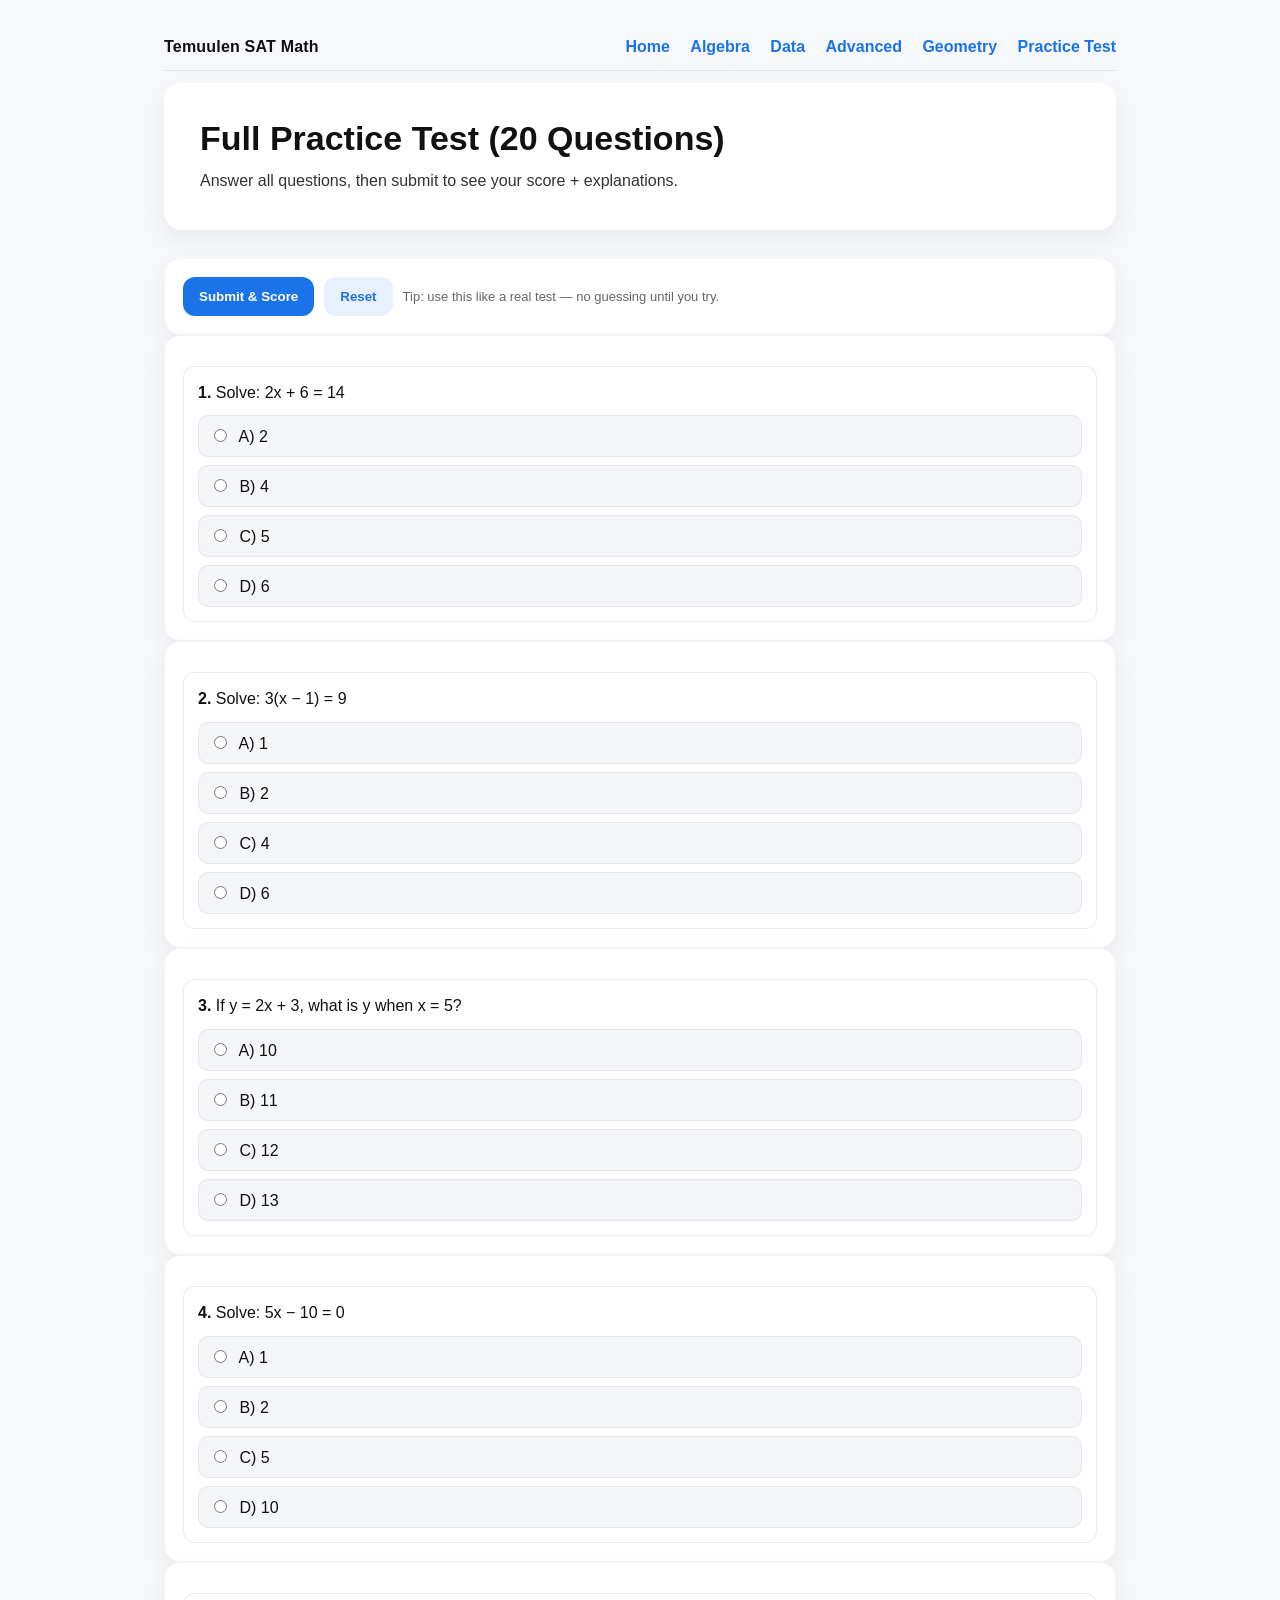
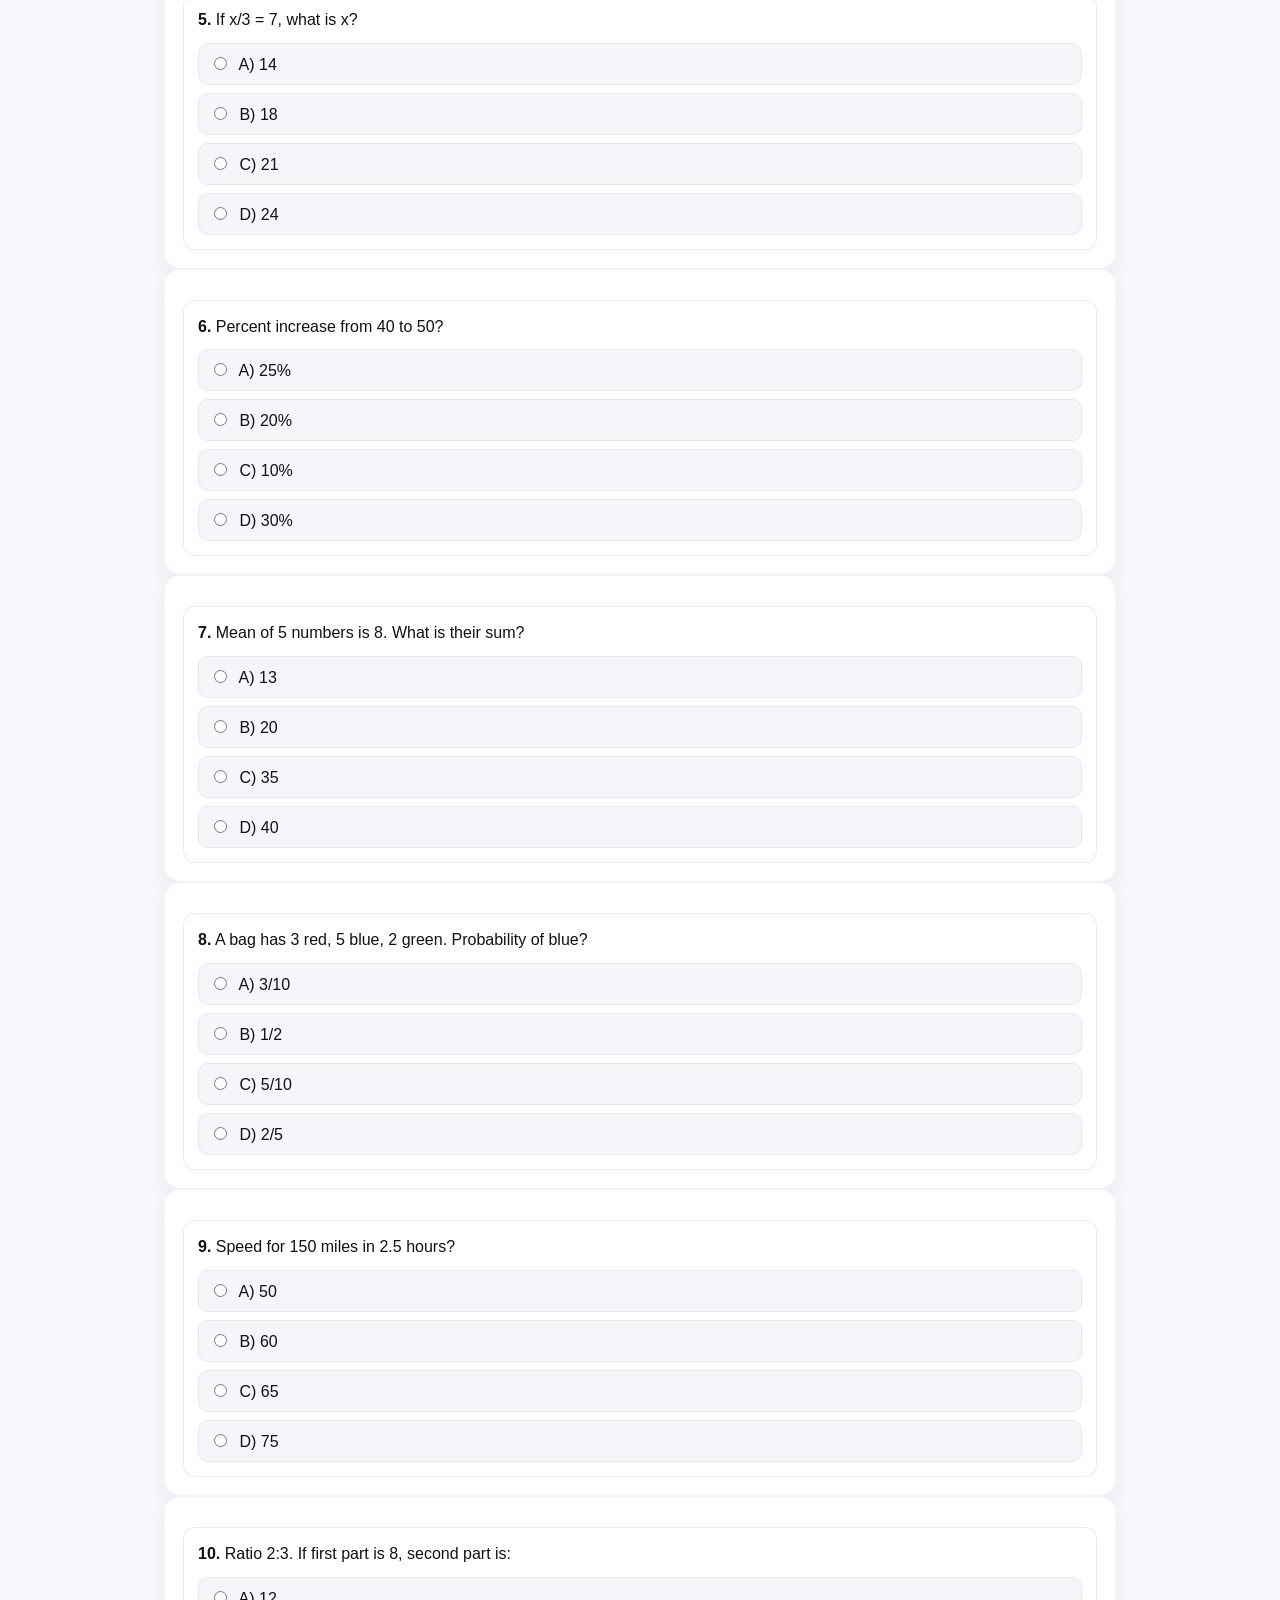
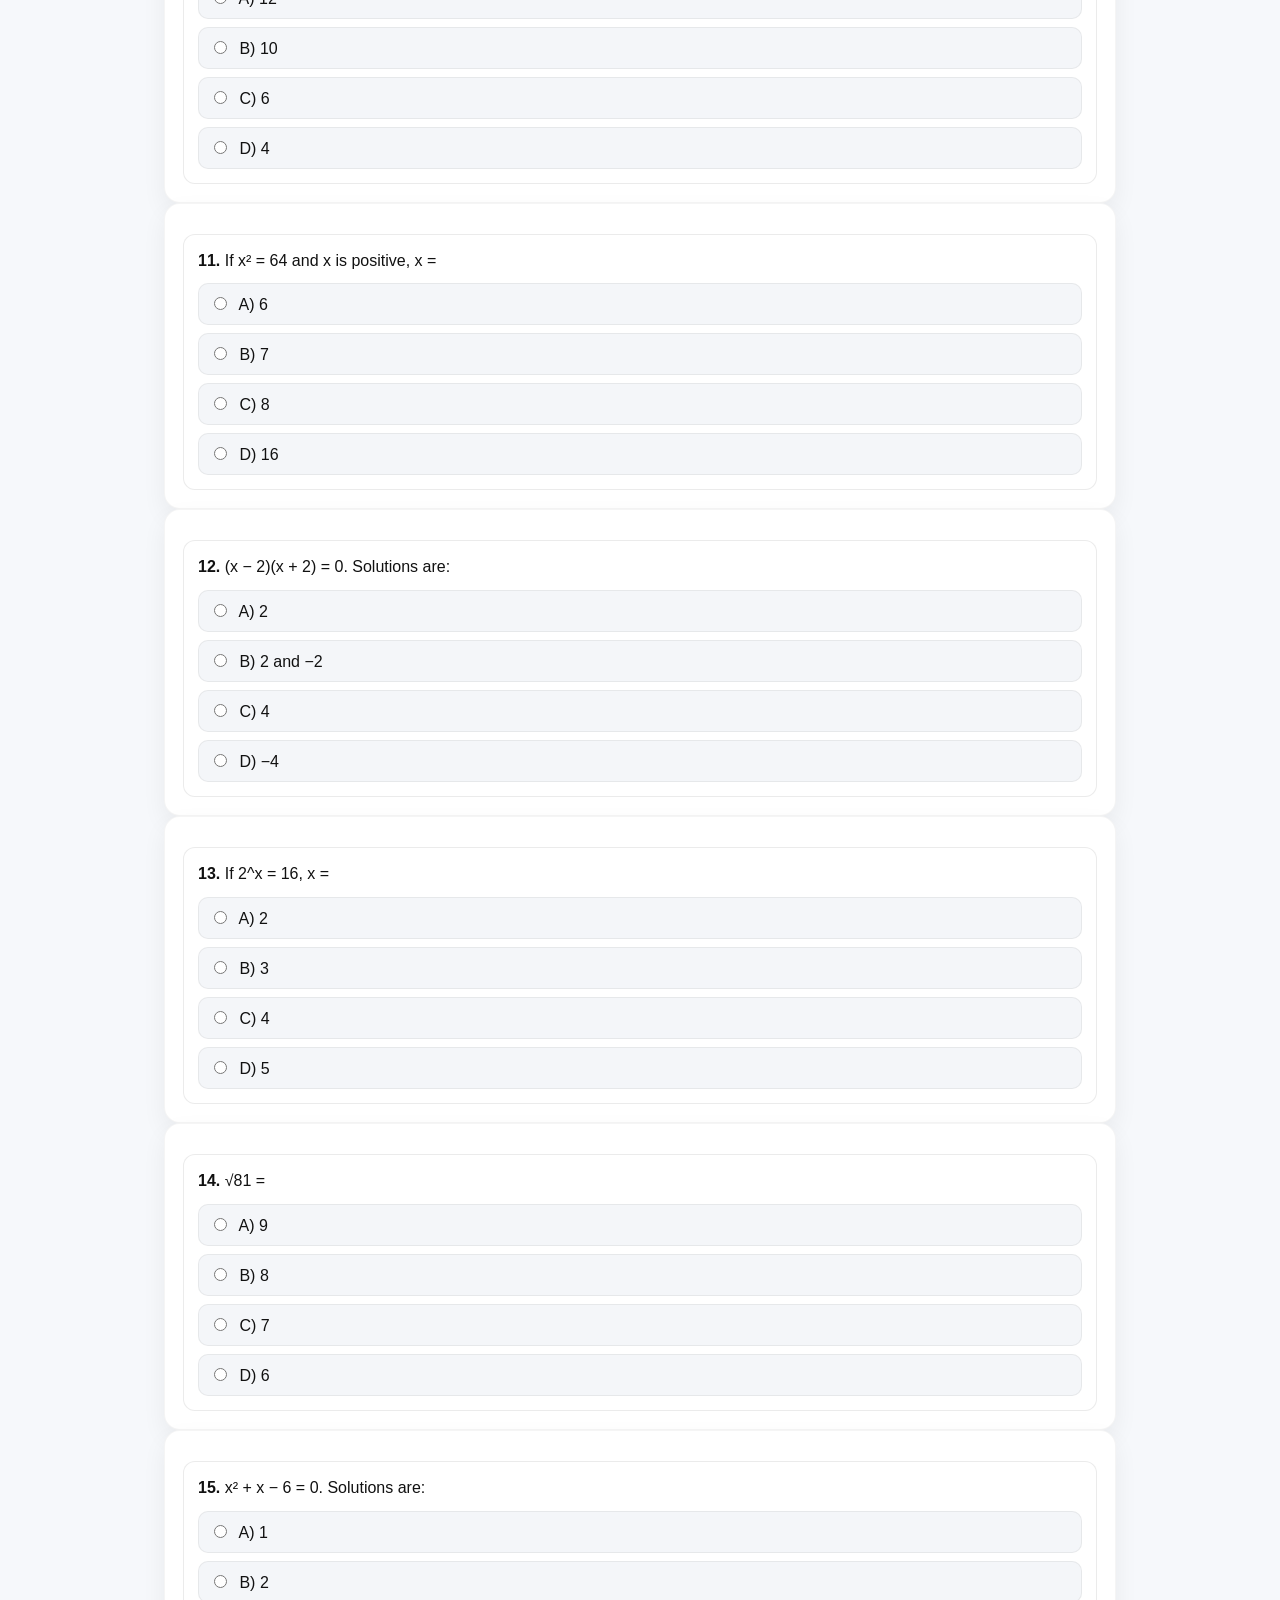
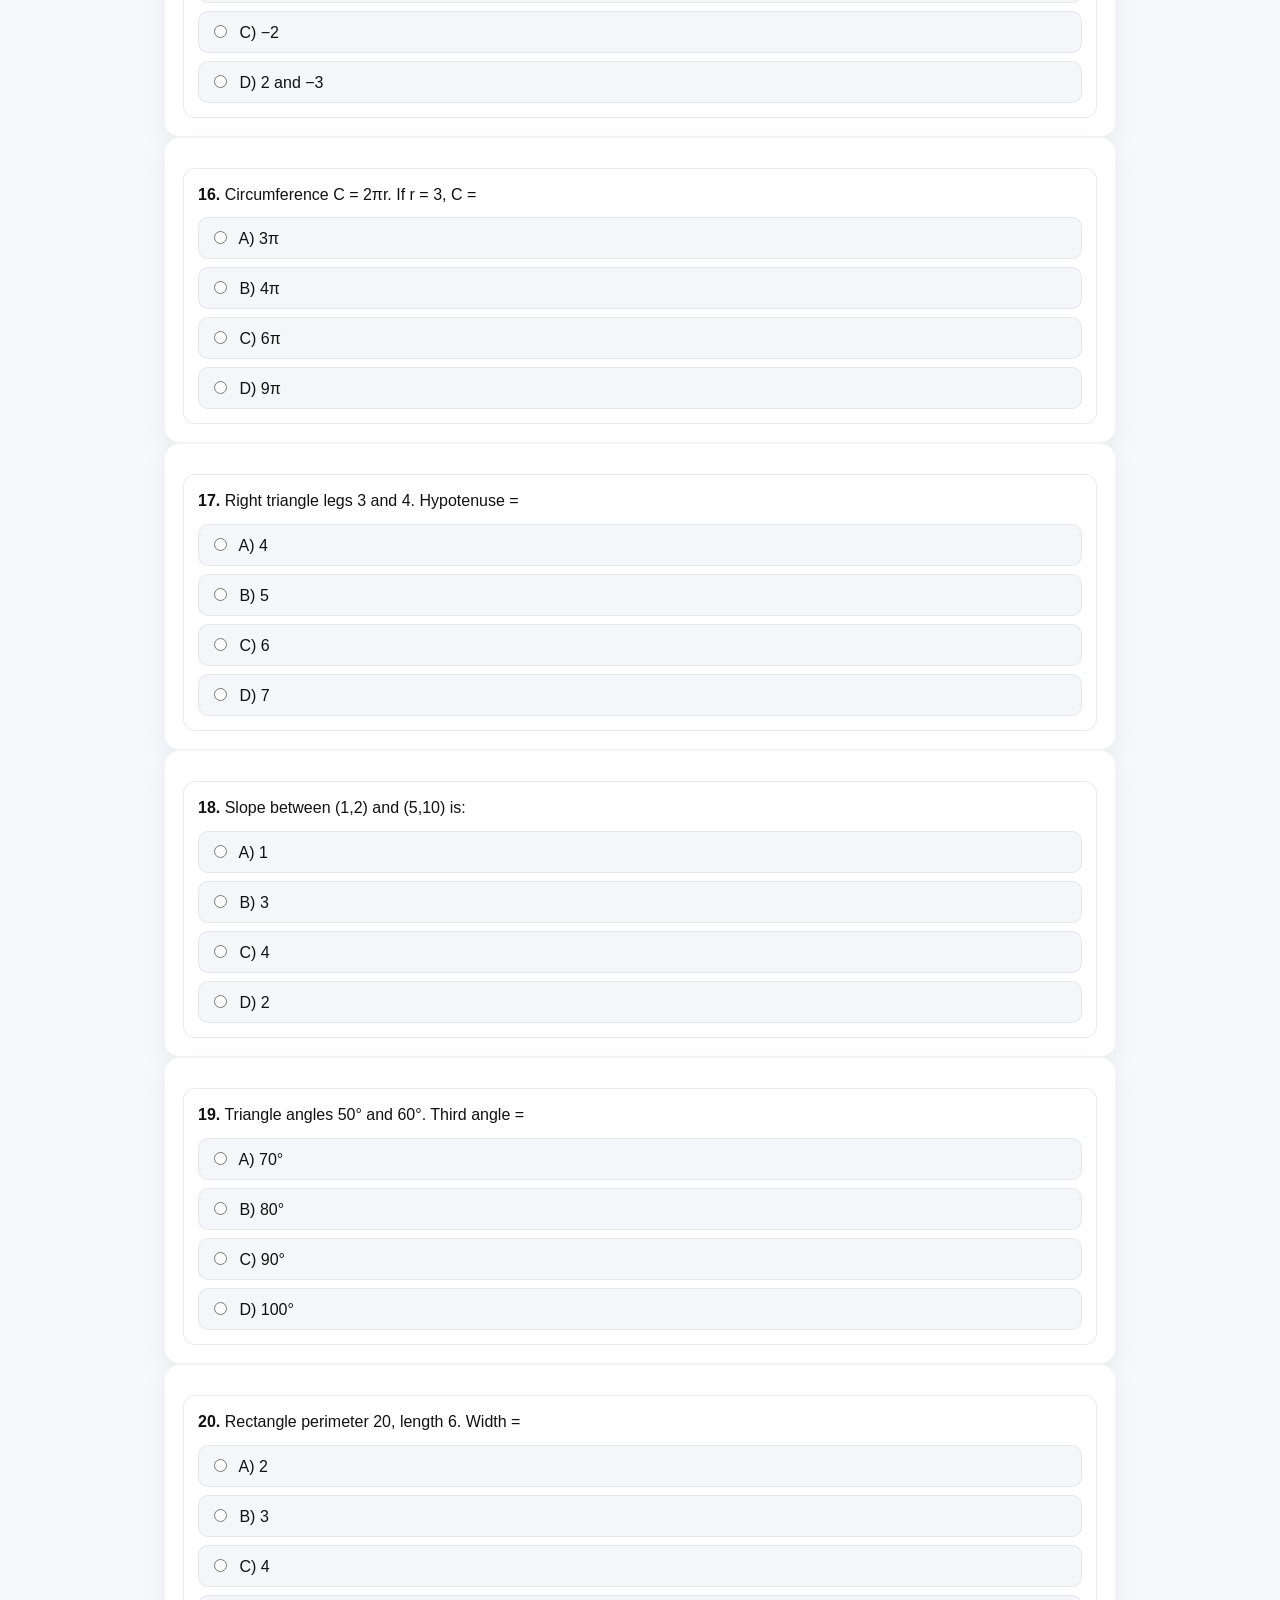
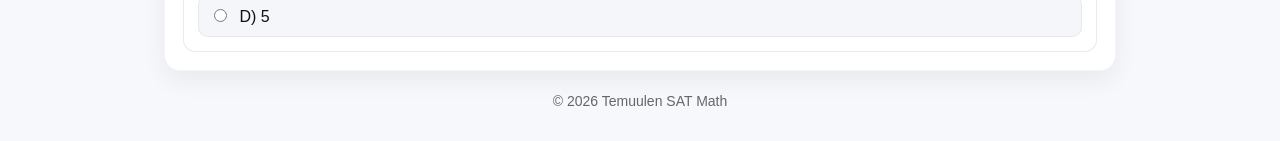
==== practice.html @ 7e7fc14a "Add files via upload" ====
<!DOCTYPE html>
<html lang="en">
<head>
<meta charset="UTF-8" />
<meta name="viewport" content="width=device-width, initial-scale=1.0" />
<title>Full Practice Test • Temuulen SAT Math</title>
<link rel="stylesheet" href="assets/style.css" />
<style>
  /* Quiz-specific styling that matches your theme */
  .controls{display:flex;gap:10px;flex-wrap:wrap;align-items:center;}
  .smallhint{font-size:13px;color:#666;}
  .results{display:none;margin-top:14px;padding:12px;background:#f1f3f4;border-radius:10px;border:1px solid rgba(0,0,0,0.08);}
  .q{margin-top:12px;padding:14px;border-radius:12px;border:1px solid rgba(0,0,0,0.08);background:#fff;}
  .q p{margin:0 0 10px;line-height:1.55;}
  .choice{display:block;padding:10px;margin-top:8px;background:#f4f6f9;border-radius:10px;border:1px solid rgba(0,0,0,0.06);cursor:pointer;}
  .choice:hover{border-color:rgba(26,115,232,0.35);}
  .choice input{margin-right:8px;}
  .correct{background:rgba(0,160,90,0.10)!important;border-color:rgba(0,160,90,0.45)!important;}
  .wrong{background:rgba(220,20,60,0.10)!important;border-color:rgba(220,20,60,0.45)!important;}
  .explain{display:none;margin-top:10px;font-size:14px;background:#fff;padding:12px;border-radius:10px;border:1px solid rgba(0,0,0,0.08);color:#333;line-height:1.55;}
</style>
</head>

<body>
<div class="container">

  <!-- NAV -->
  <div class="nav">
    <div class="brand" onclick="location.href='index.html'">Temuulen SAT Math</div>
    <div class="links">
      <a href="index.html">Home</a>
      <a href="topics/algebra.html">Algebra</a>
      <a href="topics/data.html">Data</a>
      <a href="topics/advanced.html">Advanced</a>
      <a href="topics/geometry.html">Geometry</a>
      <a href="practice.html">Practice Test</a>
    </div>
  </div>

  <!-- HERO -->
  <div class="hero">
    <h1 style="margin:0 0 10px;font-size:34px;line-height:1.15;">Full Practice Test (20 Questions)</h1>
    <p style="margin:0;color:#333;line-height:1.6;">
      Answer all questions, then submit to see your score + explanations.
    </p>
  </div>

  <div class="section" id="quiz">
    <div class="card">
      <div class="controls">
        <button class="btn" onclick="gradeQuiz()">Submit & Score</button>
        <button class="btn secondary" onclick="resetQuiz()">Reset</button>
        <span class="smallhint">Tip: use this like a real test — no guessing until you try.</span>
      </div>

      <div class="results" id="resultsBox">
        <p id="warningText" style="color:#b00020;font-weight:900;margin:0 0 8px;"></p>
        <p id="totalScore" style="font-weight:900;margin:0 0 8px;"></p>
        <p id="breakdown" style="margin:0;"></p>
      </div>
    </div>

    <div id="questions"></div>
  </div>

  <div style="text-align:center;margin:22px 0 8px;color:#666;font-size:14px;">
    © <span id="year"></span> Temuulen SAT Math
  </div>
</div>

<script>
  document.getElementById("year").textContent = new Date().getFullYear();

  // 20 questions (4 topics mixed)
  const questionData = [
    // Algebra (1-5)
    {topic:"algebra", q:"Solve: 2x + 6 = 14", a:"B", choices:["2","4","5","6"], exp:"2x=8 → x=4."},
    {topic:"algebra", q:"Solve: 3(x − 1) = 9", a:"C", choices:["1","2","4","6"], exp:"3x−3=9 → 3x=12 → x=4."},
    {topic:"algebra", q:"If y = 2x + 3, what is y when x = 5?", a:"D", choices:["10","11","12","13"], exp:"y=2(5)+3=13."},
    {topic:"algebra", q:"Solve: 5x − 10 = 0", a:"B", choices:["1","2","5","10"], exp:"5x=10 → x=2."},
    {topic:"algebra", q:"If x/3 = 7, what is x?", a:"C", choices:["14","18","21","24"], exp:"Multiply both sides by 3 → x=21."},

    // Data (6-10)
    {topic:"data", q:"Percent increase from 40 to 50?", a:"A", choices:["25%","20%","10%","30%"], exp:"Increase=10. Percent=10/40=25%."},
    {topic:"data", q:"Mean of 5 numbers is 8. What is their sum?", a:"D", choices:["13","20","35","40"], exp:"Sum=8×5=40."},
    {topic:"data", q:"A bag has 3 red, 5 blue, 2 green. Probability of blue?", a:"B", choices:["3/10","1/2","5/10","2/5"], exp:"Total=10. Blue=5 → 5/10=1/2."},
    {topic:"data", q:"Speed for 150 miles in 2.5 hours?", a:"B", choices:["50","60","65","75"], exp:"150/2.5=60 mph."},
    {topic:"data", q:"Ratio 2:3. If first part is 8, second part is:", a:"A", choices:["12","10","6","4"], exp:"Scale factor=4 → second=3×4=12."},

    // Advanced (11-15)
    {topic:"advanced", q:"If x² = 64 and x is positive, x =", a:"C", choices:["6","7","8","16"], exp:"Positive √64 = 8."},
    {topic:"advanced", q:"(x − 2)(x + 2) = 0. Solutions are:", a:"B", choices:["2","2 and −2","4","−4"], exp:"x−2=0 or x+2=0 → x=2 or −2."},
    {topic:"advanced", q:"If 2^x = 16, x =", a:"C", choices:["2","3","4","5"], exp:"2^4=16 → x=4."},
    {topic:"advanced", q:"√81 =", a:"A", choices:["9","8","7","6"], exp:"√81=9."},
    {topic:"advanced", q:"x² + x − 6 = 0. Solutions are:", a:"D", choices:["1","2","−2","2 and −3"], exp:"(x+3)(x−2)=0 → x=2 or −3."},

    // Geometry (16-20)
    {topic:"geo", q:"Circumference C = 2πr. If r = 3, C =", a:"C", choices:["3π","4π","6π","9π"], exp:"C=2π(3)=6π."},
    {topic:"geo", q:"Right triangle legs 3 and 4. Hypotenuse =", a:"B", choices:["4","5","6","7"], exp:"√(3²+4²)=√25=5."},
    {topic:"geo", q:"Slope between (1,2) and (5,10) is:", a:"D", choices:["1","3","4","2"], exp:"(10−2)/(5−1)=8/4=2."},
    {topic:"geo", q:"Triangle angles 50° and 60°. Third angle =", a:"A", choices:["70°","80°","90°","100°"], exp:"180−(50+60)=70."},
    {topic:"geo", q:"Rectangle perimeter 20, length 6. Width =", a:"C", choices:["2","3","4","5"], exp:"2(6+W)=20 → 6+W=10 → W=4."}
  ];

  const topics = {
    algebra: {label:"Algebra"},
    data: {label:"Data"},
    advanced: {label:"Advanced"},
    geo: {label:"Geometry"}
  };

  // Build the quiz
  const questionsDiv = document.getElementById("questions");
  questionData.forEach((item, idx) => {
    const qNum = idx + 1;
    const card = document.createElement("div");
    card.className = "card";
    card.innerHTML = `
      <div class="q" data-topic="${item.topic}" data-answer="${item.a}">
        <p><strong>${qNum}.</strong> ${item.q}</p>
        ${item.choices.map((text, i) => {
          const letter = String.fromCharCode(65 + i);
          return `
            <label class="choice">
              <input type="radio" name="q${qNum}" value="${letter}"> ${letter}) ${text}
            </label>
          `;
        }).join("")}
        <div class="explain">Explanation: ${item.exp}</div>
      </div>
    `;
    questionsDiv.appendChild(card);
  });

  function gradeQuiz(){
    const questions = document.querySelectorAll(".q");
    const results = document.getElementById("resultsBox");
    const warning = document.getElementById("warningText");
    const totalScore = document.getElementById("totalScore");
    const breakdown = document.getElementById("breakdown");

    // clear previous marks
    warning.textContent = "";
    document.querySelectorAll(".choice").forEach(c => c.classList.remove("correct","wrong"));
    document.querySelectorAll(".explain").forEach(e => e.style.display = "none");

    // unanswered check
    const missing = [];
    questions.forEach((q, i) => {
      if(!q.querySelector("input:checked")) missing.push(i+1);
    });

    if(missing.length){
      results.style.display = "block";
      warning.textContent = "Please answer all questions. Missing: " + missing.join(", ");
      totalScore.textContent = "";
      breakdown.textContent = "";
      return;
    }

    // scoring + topic breakdown
    let score = 0;
    const t = {
      algebra:{correct:0,total:0},
      data:{correct:0,total:0},
      advanced:{correct:0,total:0},
      geo:{correct:0,total:0}
    };

    questions.forEach((q) => {
      const correct = q.dataset.answer;
      const topic = q.dataset.topic;
      t[topic].total++;

      const selected = q.querySelector("input:checked").value;

      q.querySelectorAll(".choice").forEach(label => {
        const val = label.querySelector("input").value;
        if(val === correct) label.classList.add("correct");
        if(val === selected && val !== correct) label.classList.add("wrong");
      });

      if(selected === correct){
        score++;
        t[topic].correct++;
      }

      q.querySelector(".explain").style.display = "block";
    });

    results.style.display = "block";
    totalScore.textContent = `Total Score: ${score} / ${questions.length}`;
    breakdown.textContent =
      `By Topic: ${topics.algebra.label} ${t.algebra.correct}/${t.algebra.total} • ` +
      `${topics.data.label} ${t.data.correct}/${t.data.total} • ` +
      `${topics.advanced.label} ${t.advanced.correct}/${t.advanced.total} • ` +
      `${topics.geo.label} ${t.geo.correct}/${t.geo.total}`;
    results.scrollIntoView({behavior:"smooth", block:"center"});
  }

  function resetQuiz(){
    document.querySelectorAll("input[type=radio]").forEach(r => r.checked = false);
    document.querySelectorAll(".choice").forEach(c => c.classList.remove("correct","wrong"));
    document.querySelectorAll(".explain").forEach(e => e.style.display = "none");
    document.getElementById("resultsBox").style.display = "none";
  }
</script>
</body>
</html>
---- assets/style.css ----
:root{
  --bg:#f6f8fb;
  --card:#ffffff;
  --text:#111;
  --muted:#444;
  --line:rgba(0,0,0,0.08);

  --brand:#1a73e8;
  --brandSoft:#e8f0fe;

  --radius:16px;
  --shadow:0 10px 25px rgba(0,0,0,0.06);
}

*{box-sizing:border-box;}

body{
  margin:0;
  font-family: Arial, sans-serif;
  background:var(--bg);
  color:var(--text);
  scroll-behavior:smooth;
}

.container{max-width:1000px;margin:0 auto;padding:24px;}

.nav{
  display:flex;
  justify-content:space-between;
  align-items:center;
  padding:14px 0;
  position:sticky;
  top:0;
  background:rgba(246,248,251,0.92);
  backdrop-filter: blur(8px);
  border-bottom:1px solid var(--line);
  z-index:10;
}

.brand{font-weight:900;letter-spacing:0.2px;cursor:pointer;}
.links a{
  margin-left:16px;
  text-decoration:none;
  font-weight:800;
  color:var(--brand);
}
.links a:hover{ text-decoration: underline; }

.hero{
  background:var(--card);
  border-radius:18px;
  padding:36px;
  box-shadow: var(--shadow);
  margin-top:12px;
}

.btn{
  display:inline-block;
  background:var(--brand);
  color:#fff;
  padding:12px 16px;
  border-radius:12px;
  text-decoration:none;
  font-weight:900;
  border:0;
  cursor:pointer;
}
.btn.secondary{
  background:var(--brandSoft);
  color:var(--brand);
}
.btn:active{ transform: translateY(1px); }

.section{ margin-top:28px; }
.grid{ display:grid; grid-template-columns: repeat(2, 1fr); gap:14px; }

.card{
  background:var(--card);
  padding:18px;
  border-radius:var(--radius);
  box-shadow: var(--shadow);
  border:1px solid rgba(0,0,0,0.04);
}

.lesson{
  border:1px solid var(--line);
  border-radius:var(--radius);
  padding:16px;
  margin-top:12px;
  background:var(--card);
}

.small{ font-size:13px; color:#666; }
a{ color:var(--brand); }

@media (max-width:900px){
  .grid{ grid-template-columns:1fr; }
}
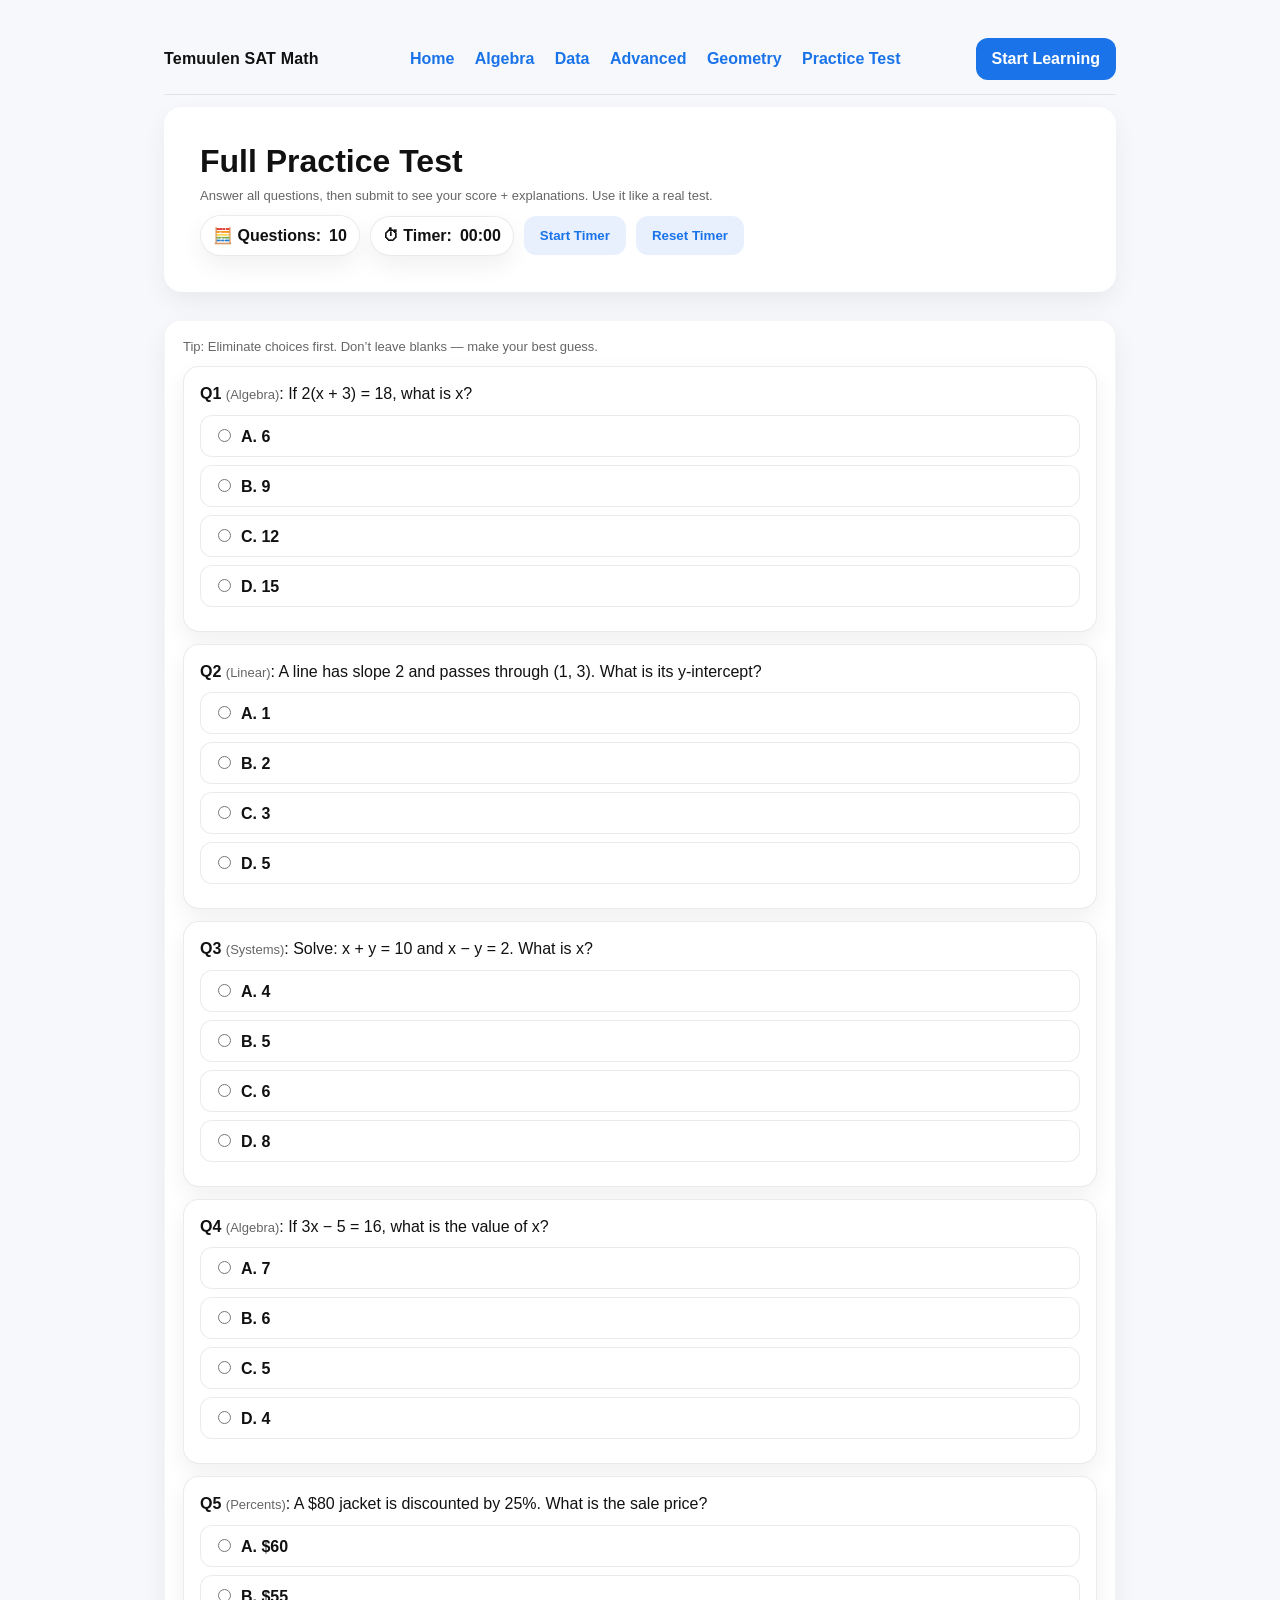
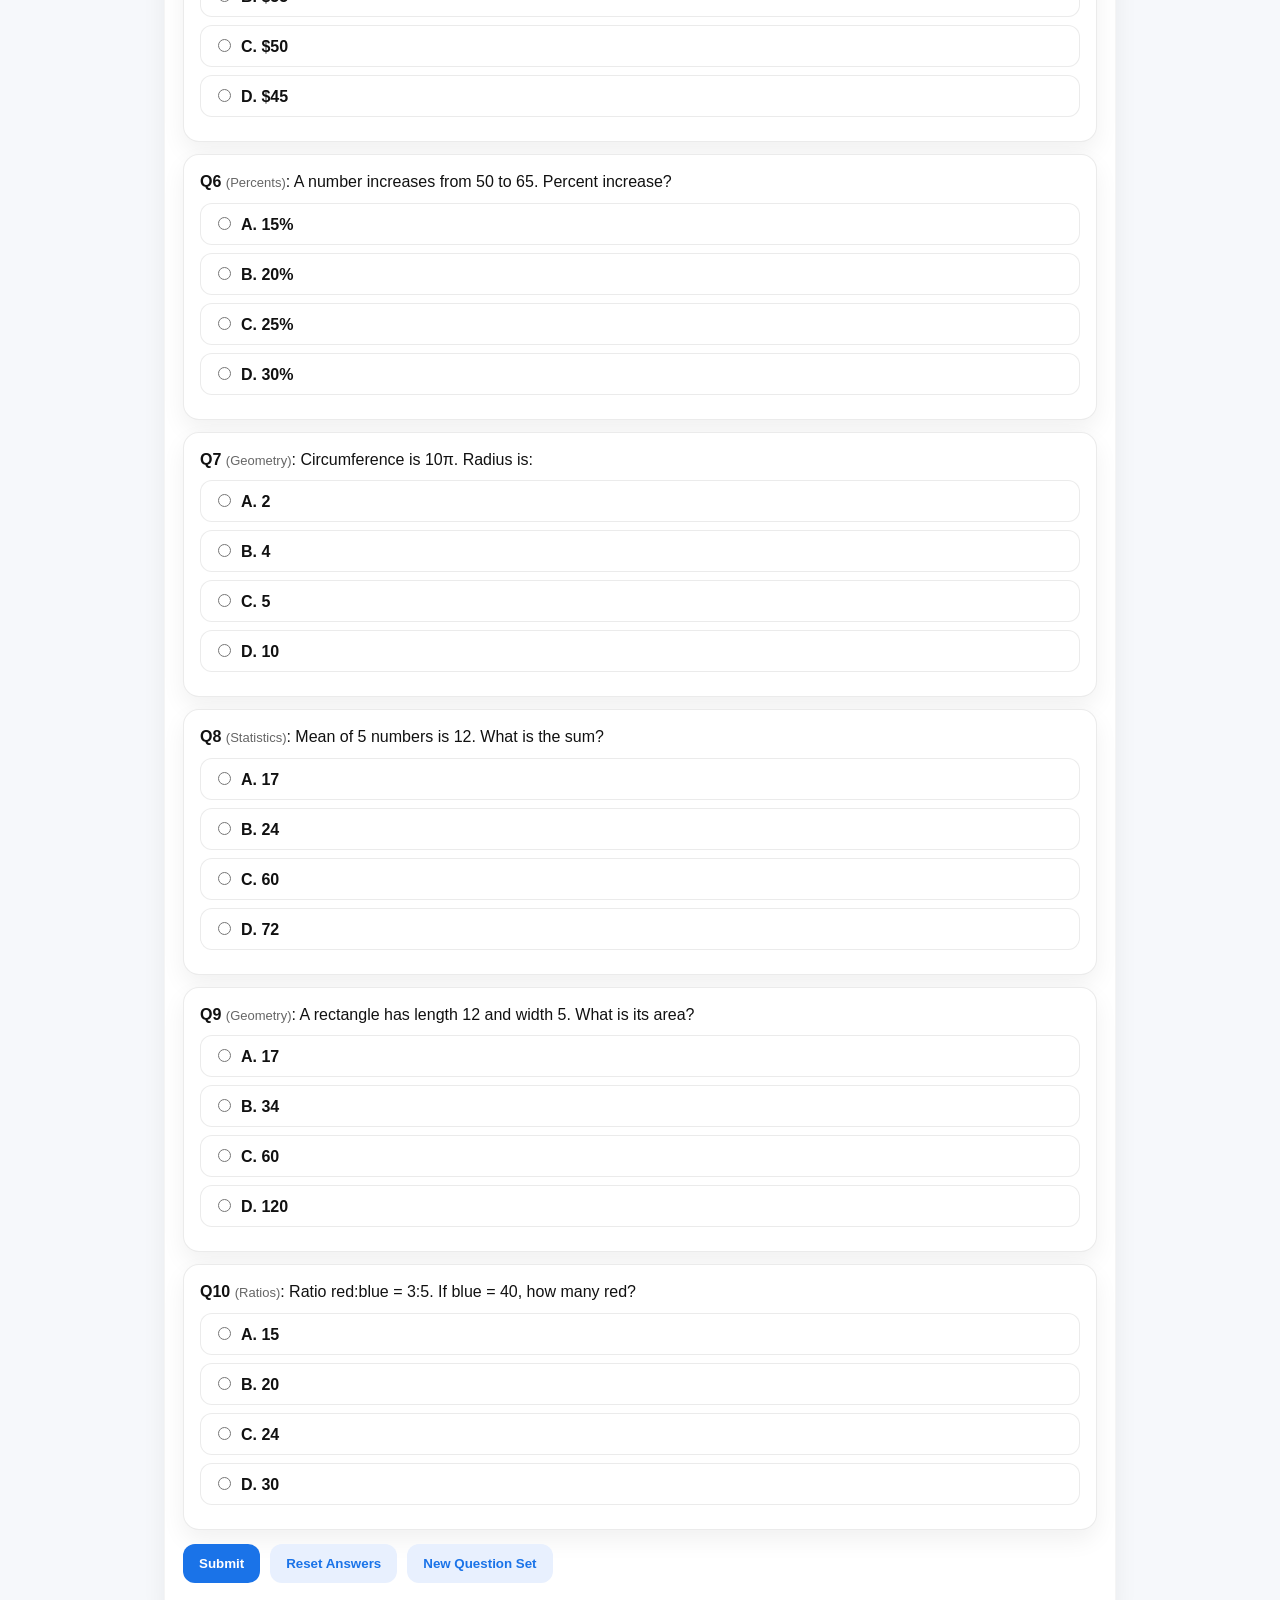
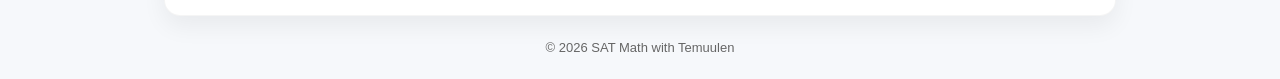
==== commit 04dab158: "Update practice.html" ====
--- a/practice.html
+++ b/practice.html
@@ -1,209 +1,383 @@
 <!DOCTYPE html>
 <html lang="en">
 <head>
-<meta charset="UTF-8" />
-<meta name="viewport" content="width=device-width, initial-scale=1.0" />
-<title>Full Practice Test • Temuulen SAT Math</title>
-<link rel="stylesheet" href="assets/style.css" />
-<style>
-  /* Quiz-specific styling that matches your theme */
-  .controls{display:flex;gap:10px;flex-wrap:wrap;align-items:center;}
-  .smallhint{font-size:13px;color:#666;}
-  .results{display:none;margin-top:14px;padding:12px;background:#f1f3f4;border-radius:10px;border:1px solid rgba(0,0,0,0.08);}
-  .q{margin-top:12px;padding:14px;border-radius:12px;border:1px solid rgba(0,0,0,0.08);background:#fff;}
-  .q p{margin:0 0 10px;line-height:1.55;}
-  .choice{display:block;padding:10px;margin-top:8px;background:#f4f6f9;border-radius:10px;border:1px solid rgba(0,0,0,0.06);cursor:pointer;}
-  .choice:hover{border-color:rgba(26,115,232,0.35);}
-  .choice input{margin-right:8px;}
-  .correct{background:rgba(0,160,90,0.10)!important;border-color:rgba(0,160,90,0.45)!important;}
-  .wrong{background:rgba(220,20,60,0.10)!important;border-color:rgba(220,20,60,0.45)!important;}
-  .explain{display:none;margin-top:10px;font-size:14px;background:#fff;padding:12px;border-radius:10px;border:1px solid rgba(0,0,0,0.08);color:#333;line-height:1.55;}
-</style>
+  <meta charset="UTF-8" />
+  <meta name="viewport" content="width=device-width, initial-scale=1.0" />
+  <title>Practice Test • Temuulen SAT Math</title>
+
+  <!-- Match your website design -->
+  <link rel="stylesheet" href="./assets/style.css" />
+
+  <!-- Small page-specific styles (uses your CSS variables/colors) -->
+  <style>
+    .metaRow{
+      display:flex;
+      gap:10px;
+      flex-wrap:wrap;
+      align-items:center;
+      margin-top:12px;
+    }
+    .pill{
+      display:inline-flex;
+      align-items:center;
+      gap:8px;
+      border:1px solid var(--line);
+      background: var(--card);
+      border-radius: 999px;
+      padding: 10px 12px;
+      box-shadow: var(--shadow);
+      font-weight: 800;
+      color: var(--text);
+    }
+    .q{
+      margin-top:12px;
+      border:1px solid var(--line);
+      border-radius: var(--radius);
+      padding: 16px;
+      background: var(--card);
+      box-shadow: var(--shadow);
+    }
+    .qTitle{
+      margin:0 0 10px;
+      font-size:16px;
+      line-height:1.35;
+    }
+    .choices label{
+      display:block;
+      padding:10px 12px;
+      border:1px solid var(--line);
+      border-radius: 12px;
+      margin: 8px 0;
+      cursor:pointer;
+      background: #fff;
+      font-weight: 700;
+    }
+    .choices label:hover{ background: var(--brandSoft); }
+    .choices input{ margin-right: 10px; }
+    .good{ border-color: rgba(46, 204, 113, 0.35); background: #f2fbf5; }
+    .bad{ border-color: rgba(231, 76, 60, 0.35); background: #fff3f2; }
+    .explain{
+      margin-top: 10px;
+      padding-top: 10px;
+      border-top: 1px dashed var(--line);
+      font-size: 14px;
+      color: var(--text);
+    }
+    .actionsRow{
+      display:flex;
+      gap:10px;
+      flex-wrap:wrap;
+      margin-top: 14px;
+    }
+    .resultLine{
+      margin-top: 14px;
+      font-weight: 900;
+      font-size: 18px;
+    }
+    .footerNote{
+      margin-top: 24px;
+      text-align:center;
+      color: #666;
+      font-size: 13px;
+    }
+  </style>
 </head>
 
 <body>
-<div class="container">
-
-  <!-- NAV -->
-  <div class="nav">
-    <div class="brand" onclick="location.href='index.html'">Temuulen SAT Math</div>
-    <div class="links">
-      <a href="index.html">Home</a>
-      <a href="topics/algebra.html">Algebra</a>
-      <a href="topics/data.html">Data</a>
-      <a href="topics/advanced.html">Advanced</a>
-      <a href="topics/geometry.html">Geometry</a>
-      <a href="practice.html">Practice Test</a>
+  <div class="container">
+
+    <!-- Same nav style as your site -->
+    <div class="nav">
+      <div class="brand" onclick="location.href='./index.html'">Temuulen SAT Math</div>
+
+      <div class="links">
+        <a href="./index.html">Home</a>
+        <a href="./topics/algebra.html">Algebra</a>
+        <a href="./topics/data.html">Data</a>
+        <a href="./topics/advanced.html">Advanced</a>
+        <a href="./topics/geometry.html">Geometry</a>
+        <a href="./practice.html">Practice Test</a>
+      </div>
+
+      <a class="btn navCta" href="./index.html#start">Start Learning</a>
     </div>
-  </div>
-
-  <!-- HERO -->
-  <div class="hero">
-    <h1 style="margin:0 0 10px;font-size:34px;line-height:1.15;">Full Practice Test (20 Questions)</h1>
-    <p style="margin:0;color:#333;line-height:1.6;">
-      Answer all questions, then submit to see your score + explanations.
-    </p>
-  </div>
-
-  <div class="section" id="quiz">
-    <div class="card">
-      <div class="controls">
-        <button class="btn" onclick="gradeQuiz()">Submit & Score</button>
-        <button class="btn secondary" onclick="resetQuiz()">Reset</button>
-        <span class="smallhint">Tip: use this like a real test — no guessing until you try.</span>
-      </div>
-
-      <div class="results" id="resultsBox">
-        <p id="warningText" style="color:#b00020;font-weight:900;margin:0 0 8px;"></p>
-        <p id="totalScore" style="font-weight:900;margin:0 0 8px;"></p>
-        <p id="breakdown" style="margin:0;"></p>
+
+    <!-- Hero matches your homepage look -->
+    <div class="hero">
+      <h1 style="margin:0 0 8px;">Full Practice Test</h1>
+      <p style="margin:0;" class="small">
+        Answer all questions, then submit to see your score + explanations. Use it like a real test.
+      </p>
+
+      <div class="metaRow">
+        <div class="pill">🧮 Questions: <span id="qCount">0</span></div>
+        <div class="pill">⏱ Timer: <span id="timer">00:00</span></div>
+        <button class="btn secondary" id="startTimerBtn" type="button">Start Timer</button>
+        <button class="btn secondary" id="resetTimerBtn" type="button">Reset Timer</button>
       </div>
     </div>
 
-    <div id="questions"></div>
+    <div class="section">
+      <div class="card">
+        <div class="small">
+          Tip: Eliminate choices first. Don’t leave blanks — make your best guess.
+        </div>
+
+        <div id="quiz"></div>
+
+        <div class="actionsRow">
+          <button class="btn" id="submitBtn" type="button">Submit</button>
+          <button class="btn secondary" id="resetBtn" type="button">Reset Answers</button>
+          <button class="btn secondary" id="newSetBtn" type="button">New Question Set</button>
+        </div>
+
+        <div class="resultLine" id="scoreLine"></div>
+        <div class="small" id="detailsLine"></div>
+      </div>
+
+      <div class="footerNote">© <span id="year"></span> SAT Math with Temuulen</div>
+    </div>
+
   </div>
 
-  <div style="text-align:center;margin:22px 0 8px;color:#666;font-size:14px;">
-    © <span id="year"></span> Temuulen SAT Math
-  </div>
-</div>
-
-<script>
-  document.getElementById("year").textContent = new Date().getFullYear();
-
-  // 20 questions (4 topics mixed)
-  const questionData = [
-    // Algebra (1-5)
-    {topic:"algebra", q:"Solve: 2x + 6 = 14", a:"B", choices:["2","4","5","6"], exp:"2x=8 → x=4."},
-    {topic:"algebra", q:"Solve: 3(x − 1) = 9", a:"C", choices:["1","2","4","6"], exp:"3x−3=9 → 3x=12 → x=4."},
-    {topic:"algebra", q:"If y = 2x + 3, what is y when x = 5?", a:"D", choices:["10","11","12","13"], exp:"y=2(5)+3=13."},
-    {topic:"algebra", q:"Solve: 5x − 10 = 0", a:"B", choices:["1","2","5","10"], exp:"5x=10 → x=2."},
-    {topic:"algebra", q:"If x/3 = 7, what is x?", a:"C", choices:["14","18","21","24"], exp:"Multiply both sides by 3 → x=21."},
-
-    // Data (6-10)
-    {topic:"data", q:"Percent increase from 40 to 50?", a:"A", choices:["25%","20%","10%","30%"], exp:"Increase=10. Percent=10/40=25%."},
-    {topic:"data", q:"Mean of 5 numbers is 8. What is their sum?", a:"D", choices:["13","20","35","40"], exp:"Sum=8×5=40."},
-    {topic:"data", q:"A bag has 3 red, 5 blue, 2 green. Probability of blue?", a:"B", choices:["3/10","1/2","5/10","2/5"], exp:"Total=10. Blue=5 → 5/10=1/2."},
-    {topic:"data", q:"Speed for 150 miles in 2.5 hours?", a:"B", choices:["50","60","65","75"], exp:"150/2.5=60 mph."},
-    {topic:"data", q:"Ratio 2:3. If first part is 8, second part is:", a:"A", choices:["12","10","6","4"], exp:"Scale factor=4 → second=3×4=12."},
-
-    // Advanced (11-15)
-    {topic:"advanced", q:"If x² = 64 and x is positive, x =", a:"C", choices:["6","7","8","16"], exp:"Positive √64 = 8."},
-    {topic:"advanced", q:"(x − 2)(x + 2) = 0. Solutions are:", a:"B", choices:["2","2 and −2","4","−4"], exp:"x−2=0 or x+2=0 → x=2 or −2."},
-    {topic:"advanced", q:"If 2^x = 16, x =", a:"C", choices:["2","3","4","5"], exp:"2^4=16 → x=4."},
-    {topic:"advanced", q:"√81 =", a:"A", choices:["9","8","7","6"], exp:"√81=9."},
-    {topic:"advanced", q:"x² + x − 6 = 0. Solutions are:", a:"D", choices:["1","2","−2","2 and −3"], exp:"(x+3)(x−2)=0 → x=2 or −3."},
-
-    // Geometry (16-20)
-    {topic:"geo", q:"Circumference C = 2πr. If r = 3, C =", a:"C", choices:["3π","4π","6π","9π"], exp:"C=2π(3)=6π."},
-    {topic:"geo", q:"Right triangle legs 3 and 4. Hypotenuse =", a:"B", choices:["4","5","6","7"], exp:"√(3²+4²)=√25=5."},
-    {topic:"geo", q:"Slope between (1,2) and (5,10) is:", a:"D", choices:["1","3","4","2"], exp:"(10−2)/(5−1)=8/4=2."},
-    {topic:"geo", q:"Triangle angles 50° and 60°. Third angle =", a:"A", choices:["70°","80°","90°","100°"], exp:"180−(50+60)=70."},
-    {topic:"geo", q:"Rectangle perimeter 20, length 6. Width =", a:"C", choices:["2","3","4","5"], exp:"2(6+W)=20 → 6+W=10 → W=4."}
-  ];
-
-  const topics = {
-    algebra: {label:"Algebra"},
-    data: {label:"Data"},
-    advanced: {label:"Advanced"},
-    geo: {label:"Geometry"}
-  };
-
-  // Build the quiz
-  const questionsDiv = document.getElementById("questions");
-  questionData.forEach((item, idx) => {
-    const qNum = idx + 1;
-    const card = document.createElement("div");
-    card.className = "card";
-    card.innerHTML = `
-      <div class="q" data-topic="${item.topic}" data-answer="${item.a}">
-        <p><strong>${qNum}.</strong> ${item.q}</p>
-        ${item.choices.map((text, i) => {
-          const letter = String.fromCharCode(65 + i);
-          return `
-            <label class="choice">
-              <input type="radio" name="q${qNum}" value="${letter}"> ${letter}) ${text}
-            </label>
-          `;
-        }).join("")}
-        <div class="explain">Explanation: ${item.exp}</div>
-      </div>
-    `;
-    questionsDiv.appendChild(card);
-  });
-
-  function gradeQuiz(){
-    const questions = document.querySelectorAll(".q");
-    const results = document.getElementById("resultsBox");
-    const warning = document.getElementById("warningText");
-    const totalScore = document.getElementById("totalScore");
-    const breakdown = document.getElementById("breakdown");
-
-    // clear previous marks
-    warning.textContent = "";
-    document.querySelectorAll(".choice").forEach(c => c.classList.remove("correct","wrong"));
-    document.querySelectorAll(".explain").forEach(e => e.style.display = "none");
-
-    // unanswered check
-    const missing = [];
-    questions.forEach((q, i) => {
-      if(!q.querySelector("input:checked")) missing.push(i+1);
-    });
-
-    if(missing.length){
-      results.style.display = "block";
-      warning.textContent = "Please answer all questions. Missing: " + missing.join(", ");
-      totalScore.textContent = "";
-      breakdown.textContent = "";
-      return;
-    }
-
-    // scoring + topic breakdown
-    let score = 0;
-    const t = {
-      algebra:{correct:0,total:0},
-      data:{correct:0,total:0},
-      advanced:{correct:0,total:0},
-      geo:{correct:0,total:0}
-    };
-
-    questions.forEach((q) => {
-      const correct = q.dataset.answer;
-      const topic = q.dataset.topic;
-      t[topic].total++;
-
-      const selected = q.querySelector("input:checked").value;
-
-      q.querySelectorAll(".choice").forEach(label => {
-        const val = label.querySelector("input").value;
-        if(val === correct) label.classList.add("correct");
-        if(val === selected && val !== correct) label.classList.add("wrong");
+  <script>
+    // ===== Question Bank (edit/expand anytime) =====
+    // correct is index 0..3 for A..D
+    const BANK = [
+      { topic:"Algebra", question:"If 3x − 5 = 16, what is the value of x?",
+        choices:["7","6","5","4"], correct:0,
+        explanation:"Add 5: 3x = 21. Divide by 3: x = 7." },
+
+      { topic:"Linear", question:"A line has slope 2 and passes through (1, 3). What is its y-intercept?",
+        choices:["1","2","3","5"], correct:0,
+        explanation:"y = mx + b. 3 = 2(1) + b → b = 1." },
+
+      { topic:"Systems", question:"Solve: x + y = 10 and x − y = 2. What is x?",
+        choices:["4","5","6","8"], correct:2,
+        explanation:"Add equations: 2x = 12 → x = 6." },
+
+      { topic:"Ratios", question:"Ratio red:blue = 3:5. If blue = 40, how many red?",
+        choices:["15","20","24","30"], correct:2,
+        explanation:"5 parts = 40 → 1 part = 8 → 3 parts = 24." },
+
+      { topic:"Percents", question:"A $80 jacket is discounted by 25%. What is the sale price?",
+        choices:["$60","$55","$50","$45"], correct:0,
+        explanation:"25% of 80 is 20. 80 − 20 = 60." },
+
+      { topic:"Exponents", question:"What is the value of 2^5 × 2^3?",
+        choices:["2^8","2^15","4^8","8^2"], correct:0,
+        explanation:"Same base multiply → add exponents: 2^(5+3) = 2^8." },
+
+      { topic:"Geometry", question:"A rectangle has length 12 and width 5. What is its area?",
+        choices:["17","34","60","120"], correct:2,
+        explanation:"Area = 12 × 5 = 60." },
+
+      { topic:"Geometry", question:"A right triangle has legs 6 and 8. What is the hypotenuse?",
+        choices:["10","12","14","16"], correct:0,
+        explanation:"√(6²+8²)=√(36+64)=√100=10." },
+
+      { topic:"Functions", question:"If f(x) = 2x + 1, what is f(4)?",
+        choices:["7","8","9","10"], correct:2,
+        explanation:"f(4)=2(4)+1=9." },
+
+      { topic:"Statistics", question:"Mean of 5 numbers is 12. What is the sum?",
+        choices:["17","24","60","72"], correct:2,
+        explanation:"Sum = mean × count = 12 × 5 = 60." },
+
+      // Extras for New Question Set
+      { topic:"Algebra", question:"If 2(x + 3) = 18, what is x?",
+        choices:["6","9","12","15"], correct:0,
+        explanation:"Divide by 2: x+3=9 → x=6." },
+
+      { topic:"Linear", question:"Slope through (2,5) and (6,13) is:",
+        choices:["1","2","3","4"], correct:1,
+        explanation:"(13−5)/(6−2)=8/4=2." },
+
+      { topic:"Percents", question:"A number increases from 50 to 65. Percent increase?",
+        choices:["15%","20%","25%","30%"], correct:3,
+        explanation:"Increase 15. 15/50=0.30=30%." },
+
+      { topic:"Geometry", question:"Circumference is 10π. Radius is:",
+        choices:["2","4","5","10"], correct:2,
+        explanation:"2πr = 10π → r = 5." }
+    ];
+
+    const QUIZ_SIZE = 10;
+
+    function shuffle(arr){
+      const a = arr.slice();
+      for(let i=a.length-1;i>0;i--){
+        const j = Math.floor(Math.random()*(i+1));
+        [a[i],a[j]] = [a[j],a[i]];
+      }
+      return a;
+    }
+    function pickQuestions(){
+      return shuffle(BANK).slice(0, Math.min(QUIZ_SIZE, BANK.length));
+    }
+    function letter(i){ return ["A","B","C","D"][i] || "?"; }
+
+    let questions = pickQuestions();
+
+    // ===== Render =====
+    function renderQuiz(){
+      document.getElementById("qCount").textContent = questions.length;
+      const quiz = document.getElementById("quiz");
+      quiz.innerHTML = "";
+
+      questions.forEach((q, idx) => {
+        const box = document.createElement("div");
+        box.className = "q";
+        box.id = `qbox-${idx}`;
+
+        const title = document.createElement("div");
+        title.className = "qTitle";
+        title.innerHTML = `<b>Q${idx+1}</b> <span class="small">(${q.topic})</span>: ${q.question}`;
+        box.appendChild(title);
+
+        const choices = document.createElement("div");
+        choices.className = "choices";
+
+        q.choices.forEach((choice, cIdx) => {
+          const id = `q${idx}_c${cIdx}`;
+          const label = document.createElement("label");
+          label.setAttribute("for", id);
+
+          const radio = document.createElement("input");
+          radio.type = "radio";
+          radio.name = `q${idx}`;
+          radio.id = id;
+          radio.value = String(cIdx);
+
+          label.appendChild(radio);
+          label.appendChild(document.createTextNode(`${letter(cIdx)}. ${choice}`));
+          choices.appendChild(label);
+        });
+
+        box.appendChild(choices);
+
+        const exp = document.createElement("div");
+        exp.className = "explain";
+        exp.id = `explain-${idx}`;
+        exp.style.display = "none";
+        box.appendChild(exp);
+
+        quiz.appendChild(box);
       });
 
-      if(selected === correct){
-        score++;
-        t[topic].correct++;
-      }
-
-      q.querySelector(".explain").style.display = "block";
-    });
-
-    results.style.display = "block";
-    totalScore.textContent = `Total Score: ${score} / ${questions.length}`;
-    breakdown.textContent =
-      `By Topic: ${topics.algebra.label} ${t.algebra.correct}/${t.algebra.total} • ` +
-      `${topics.data.label} ${t.data.correct}/${t.data.total} • ` +
-      `${topics.advanced.label} ${t.advanced.correct}/${t.advanced.total} • ` +
-      `${topics.geo.label} ${t.geo.correct}/${t.geo.total}`;
-    results.scrollIntoView({behavior:"smooth", block:"center"});
-  }
-
-  function resetQuiz(){
-    document.querySelectorAll("input[type=radio]").forEach(r => r.checked = false);
-    document.querySelectorAll(".choice").forEach(c => c.classList.remove("correct","wrong"));
-    document.querySelectorAll(".explain").forEach(e => e.style.display = "none");
-    document.getElementById("resultsBox").style.display = "none";
-  }
-</script>
+      document.getElementById("scoreLine").textContent = "";
+      document.getElementById("detailsLine").textContent = "";
+    }
+
+    // ===== Grade =====
+    function grade(){
+      let correctCount = 0;
+      let answeredCount = 0;
+      const missed = [];
+
+      questions.forEach((q, idx) => {
+        const chosen = document.querySelector(`input[name="q${idx}"]:checked`);
+        const box = document.getElementById(`qbox-${idx}`);
+        const exp = document.getElementById(`explain-${idx}`);
+
+        box.classList.remove("good","bad");
+
+        let chosenIndex = null;
+        if(chosen){
+          answeredCount++;
+          chosenIndex = Number(chosen.value);
+        }
+
+        const isCorrect = chosenIndex === q.correct;
+        if(isCorrect) correctCount++;
+        else missed.push(idx+1);
+
+        exp.style.display = "block";
+        const correctText = `${letter(q.correct)}. ${q.choices[q.correct]}`;
+
+        if(chosenIndex === null){
+          box.classList.add("bad");
+          exp.innerHTML =
+            `<b>Result:</b> Not answered.<br>
+             <b>Correct:</b> ${correctText}<br>
+             <b>Explanation:</b> ${q.explanation}`;
+        } else if(isCorrect){
+          box.classList.add("good");
+          exp.innerHTML =
+            `<b>Result:</b> Correct ✅<br>
+             <b>Explanation:</b> ${q.explanation}`;
+        } else {
+          box.classList.add("bad");
+          const chosenText = `${letter(chosenIndex)}. ${q.choices[chosenIndex]}`;
+          exp.innerHTML =
+            `<b>Result:</b> Incorrect ❌<br>
+             <b>Your answer:</b> ${chosenText}<br>
+             <b>Correct:</b> ${correctText}<br>
+             <b>Explanation:</b> ${q.explanation}`;
+        }
+      });
+
+      const total = questions.length;
+      const percent = Math.round((correctCount / total) * 100);
+      const timeStr = document.getElementById("timer").textContent;
+
+      document.getElementById("scoreLine").textContent = `Score: ${correctCount}/${total} (${percent}%)`;
+
+      const missedLine = missed.length ? `Missed: Q${missed.join(", Q")}` : "Perfect score 🎉";
+      document.getElementById("detailsLine").textContent =
+        `Answered: ${answeredCount}/${total} • Time: ${timeStr} • ${missedLine}`;
+    }
+
+    function resetAnswers(){
+      document.querySelectorAll('input[type="radio"]').forEach(r => r.checked = false);
+      questions.forEach((_, idx) => {
+        const box = document.getElementById(`qbox-${idx}`);
+        const exp = document.getElementById(`explain-${idx}`);
+        box.classList.remove("good","bad");
+        exp.style.display = "none";
+        exp.innerHTML = "";
+      });
+      document.getElementById("scoreLine").textContent = "";
+      document.getElementById("detailsLine").textContent = "";
+    }
+
+    function newSet(){
+      questions = pickQuestions();
+      renderQuiz();
+      resetAnswers();
+    }
+
+    // ===== Timer =====
+    let timerInterval = null;
+    let seconds = 0;
+    function formatTime(s){
+      const m = Math.floor(s/60);
+      const r = s%60;
+      return `${String(m).padStart(2,"0")}:${String(r).padStart(2,"0")}`;
+    }
+    function startTimer(){
+      if(timerInterval) return;
+      timerInterval = setInterval(() => {
+        seconds++;
+        document.getElementById("timer").textContent = formatTime(seconds);
+      }, 1000);
+    }
+    function resetTimer(){
+      clearInterval(timerInterval);
+      timerInterval = null;
+      seconds = 0;
+      document.getElementById("timer").textContent = "00:00";
+    }
+
+    // ===== Buttons =====
+    document.getElementById("submitBtn").addEventListener("click", grade);
+    document.getElementById("resetBtn").addEventListener("click", resetAnswers);
+    document.getElementById("newSetBtn").addEventListener("click", newSet);
+    document.getElementById("startTimerBtn").addEventListener("click", startTimer);
+    document.getElementById("resetTimerBtn").addEventListener("click", resetTimer);
+
+    document.getElementById("year").textContent = new Date().getFullYear();
+    renderQuiz();
+  </script>
 </body>
-</html>+</html>
--- a/assets/style.css
+++ b/assets/style.css
@@ -95,4 +95,49 @@
 
 @media (max-width:900px){
   .grid{ grid-template-columns:1fr; }
-}+}
+/* Mobile Navigation Fix */
+@media (max-width: 768px) {
+  .nav {
+    flex-direction: column;
+    align-items: flex-start;
+    gap: 10px;
+  }
+
+  .links {
+    display: flex;
+    flex-wrap: wrap;
+    gap: 10px;
+  }
+
+  .links a {
+    margin-left: 0;
+  }
+
+  .navCta {
+    align-self: flex-start;
+  }
+}
+/* Split-screen / small desktop fix */
+@media (max-width: 1100px) {
+  .nav {
+    flex-wrap: wrap;          /* allows nav to wrap nicely */
+    gap: 10px;
+  }
+
+  .links {
+    display: flex;
+    flex-wrap: wrap;
+    gap: 10px;
+  }
+
+  .links a {
+    margin-left: 0 !important;
+    white-space: nowrap;
+  }
+
+  .navCta {
+    margin-left: 0 !important;
+    white-space: nowrap;
+  }
+}
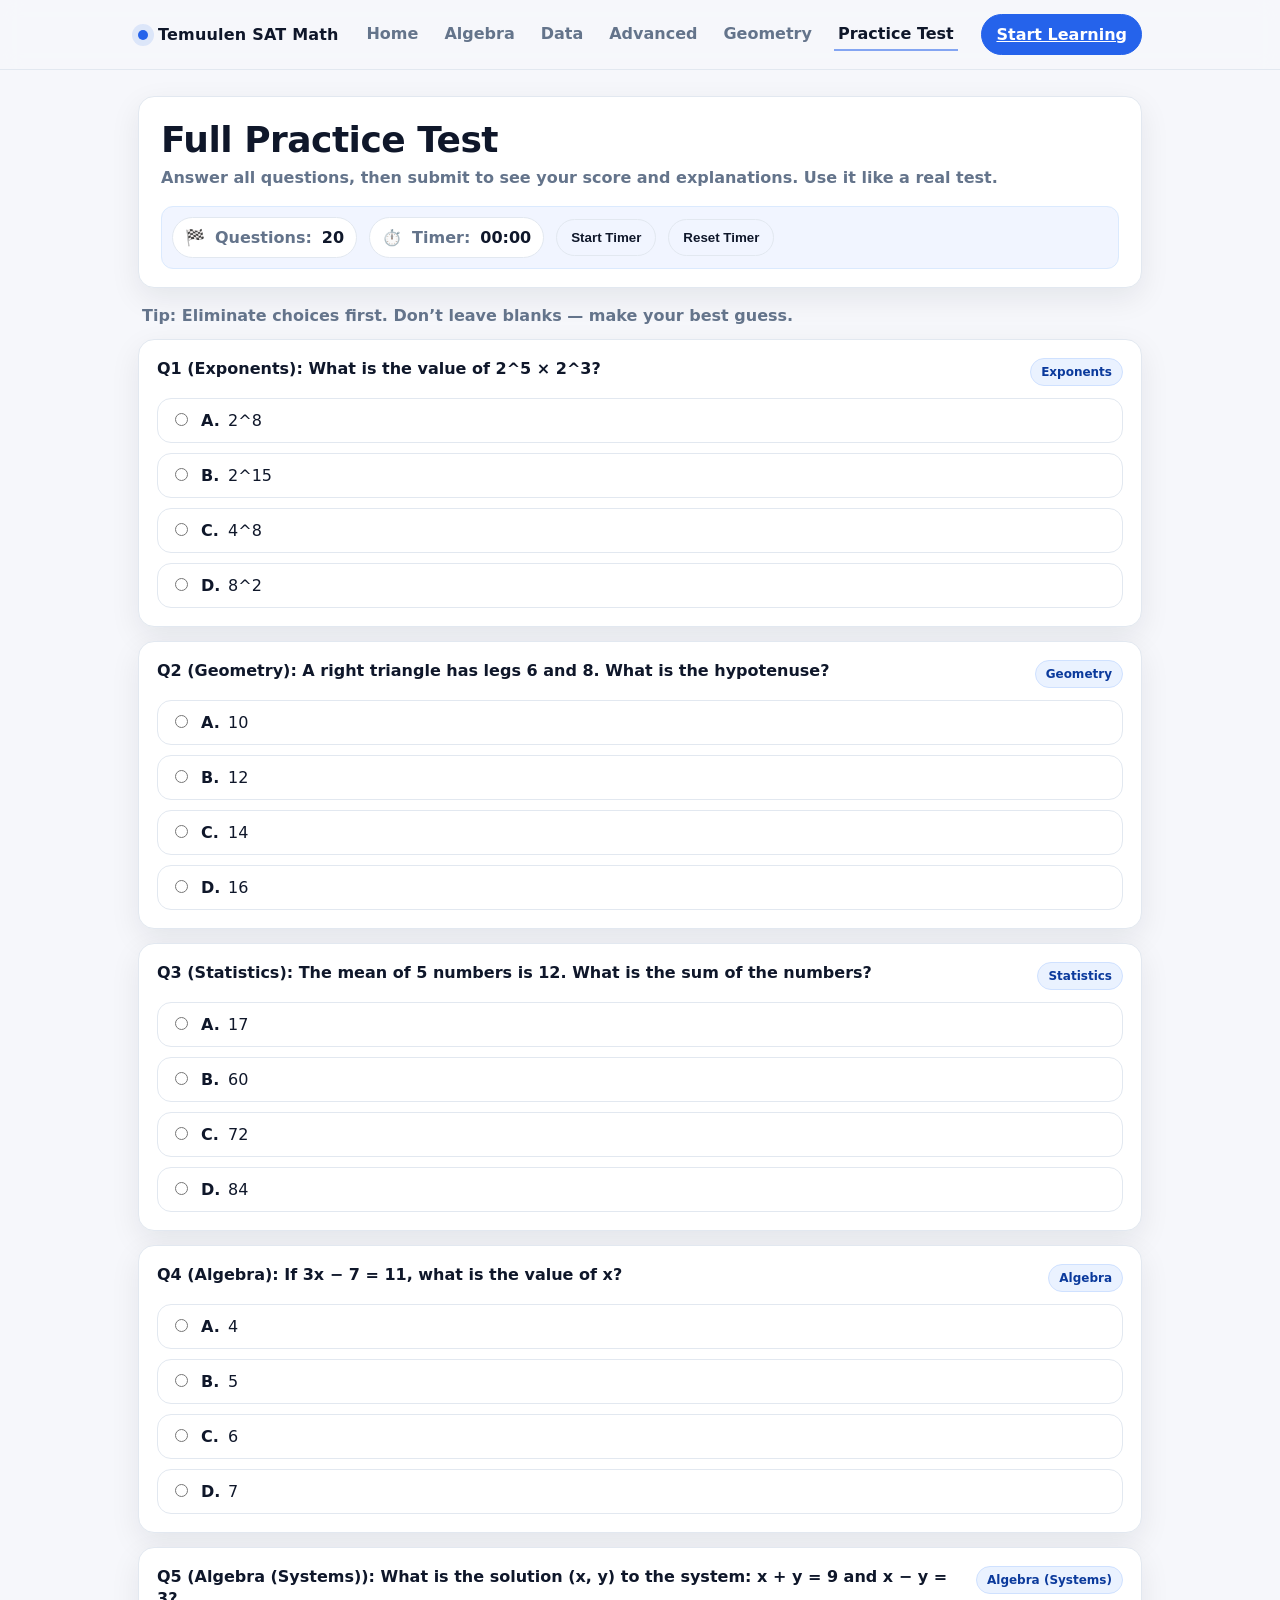
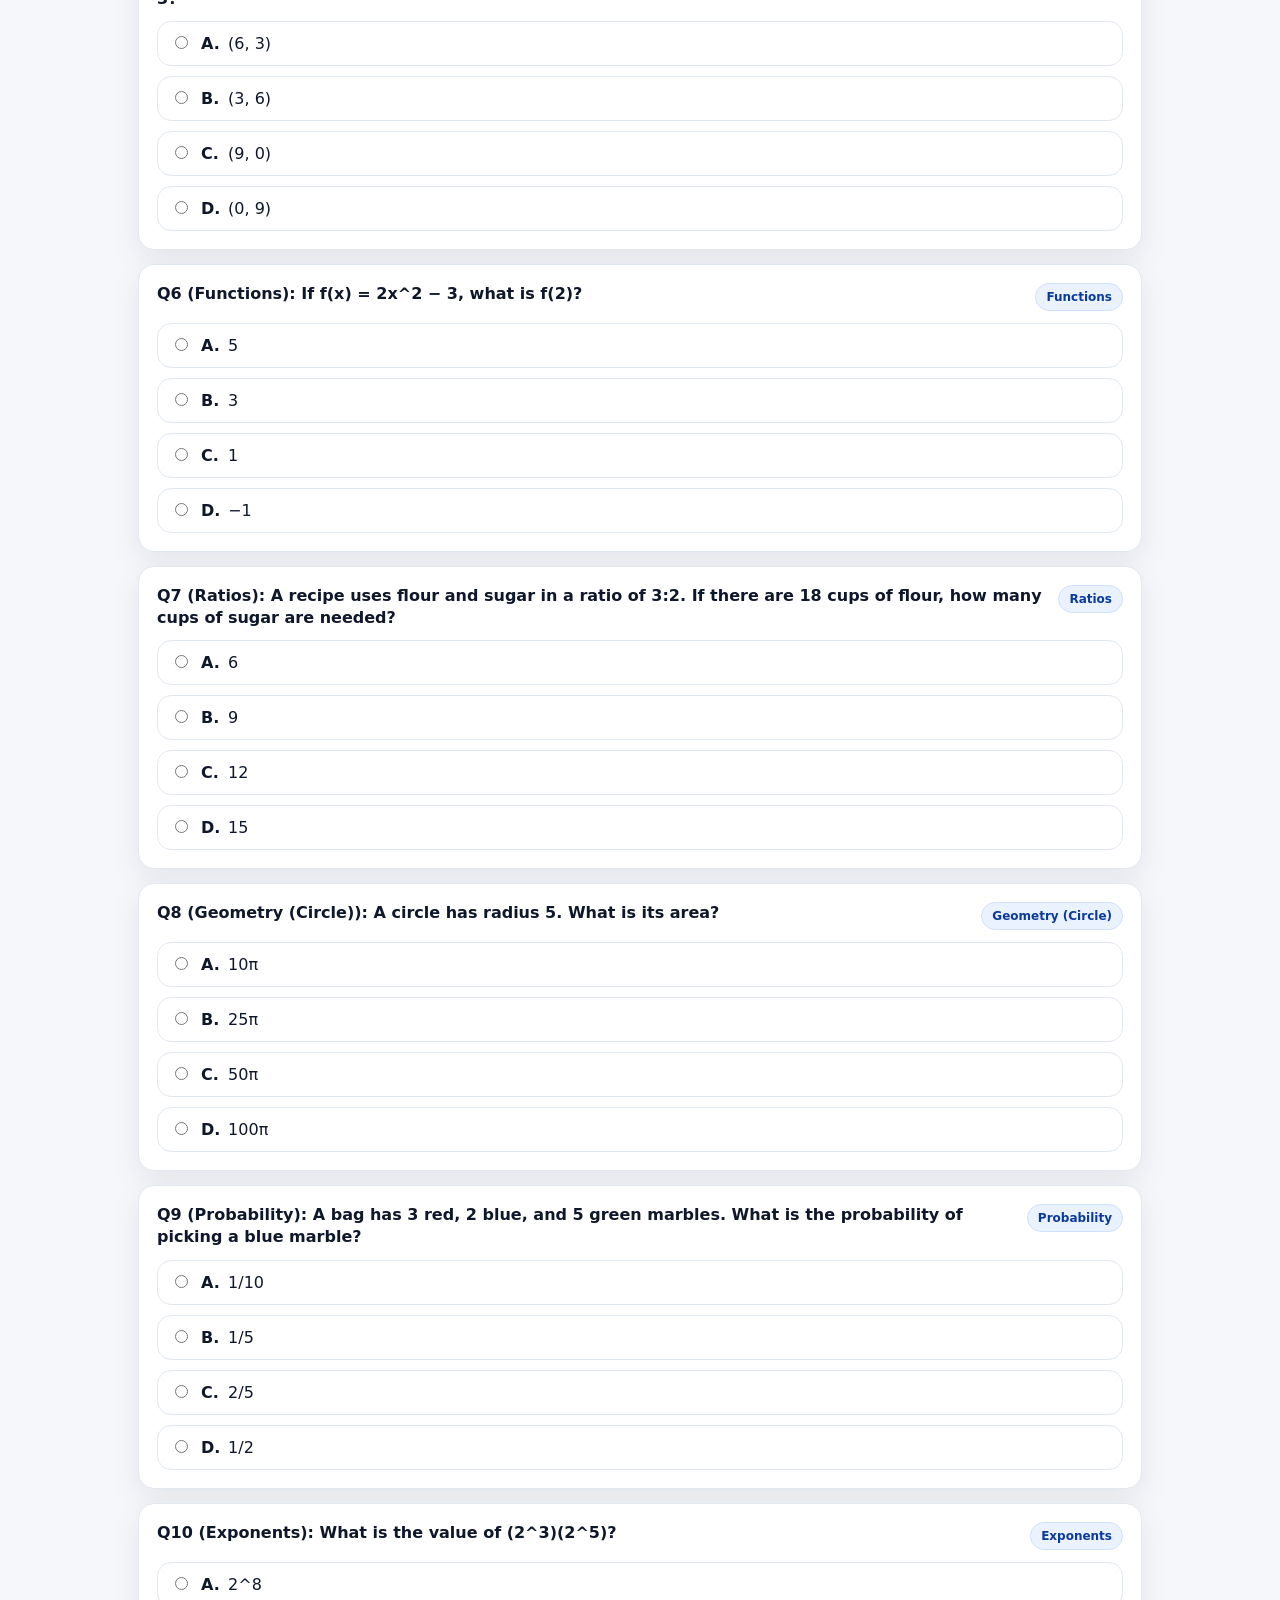
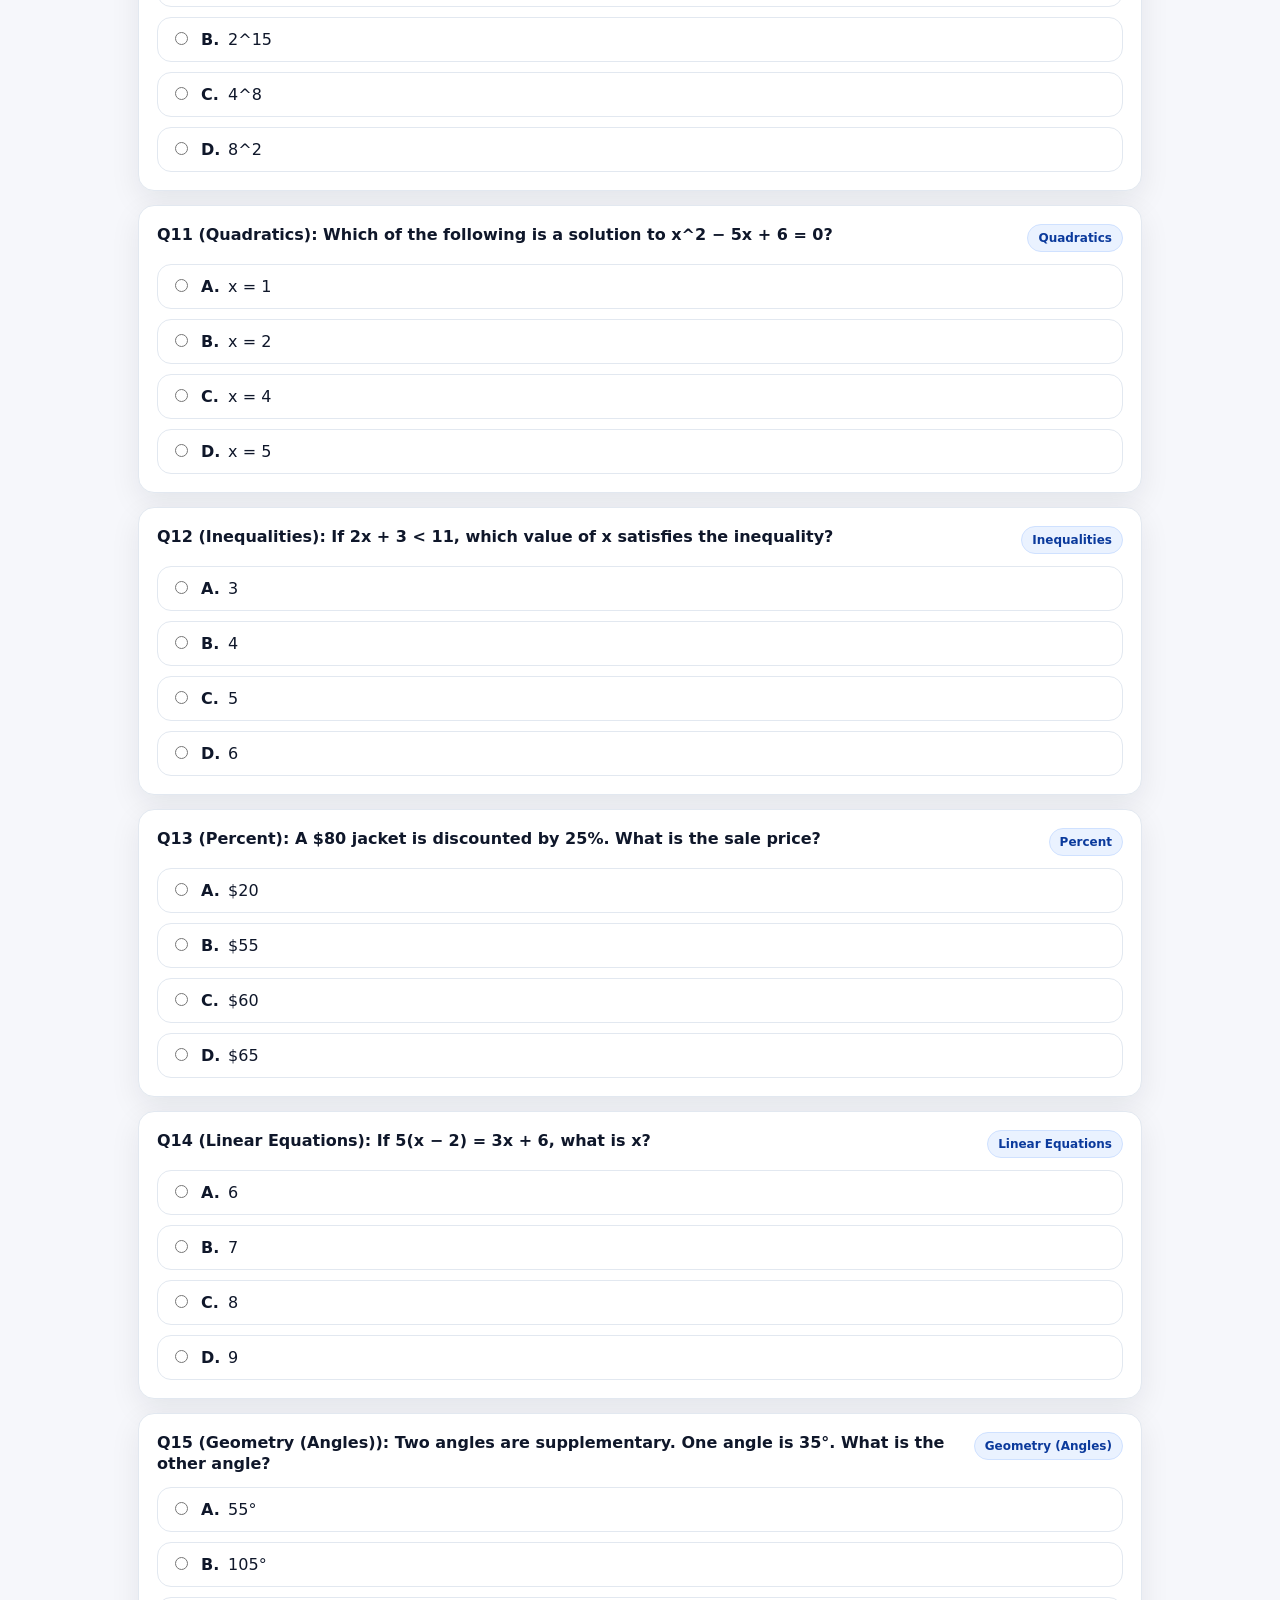
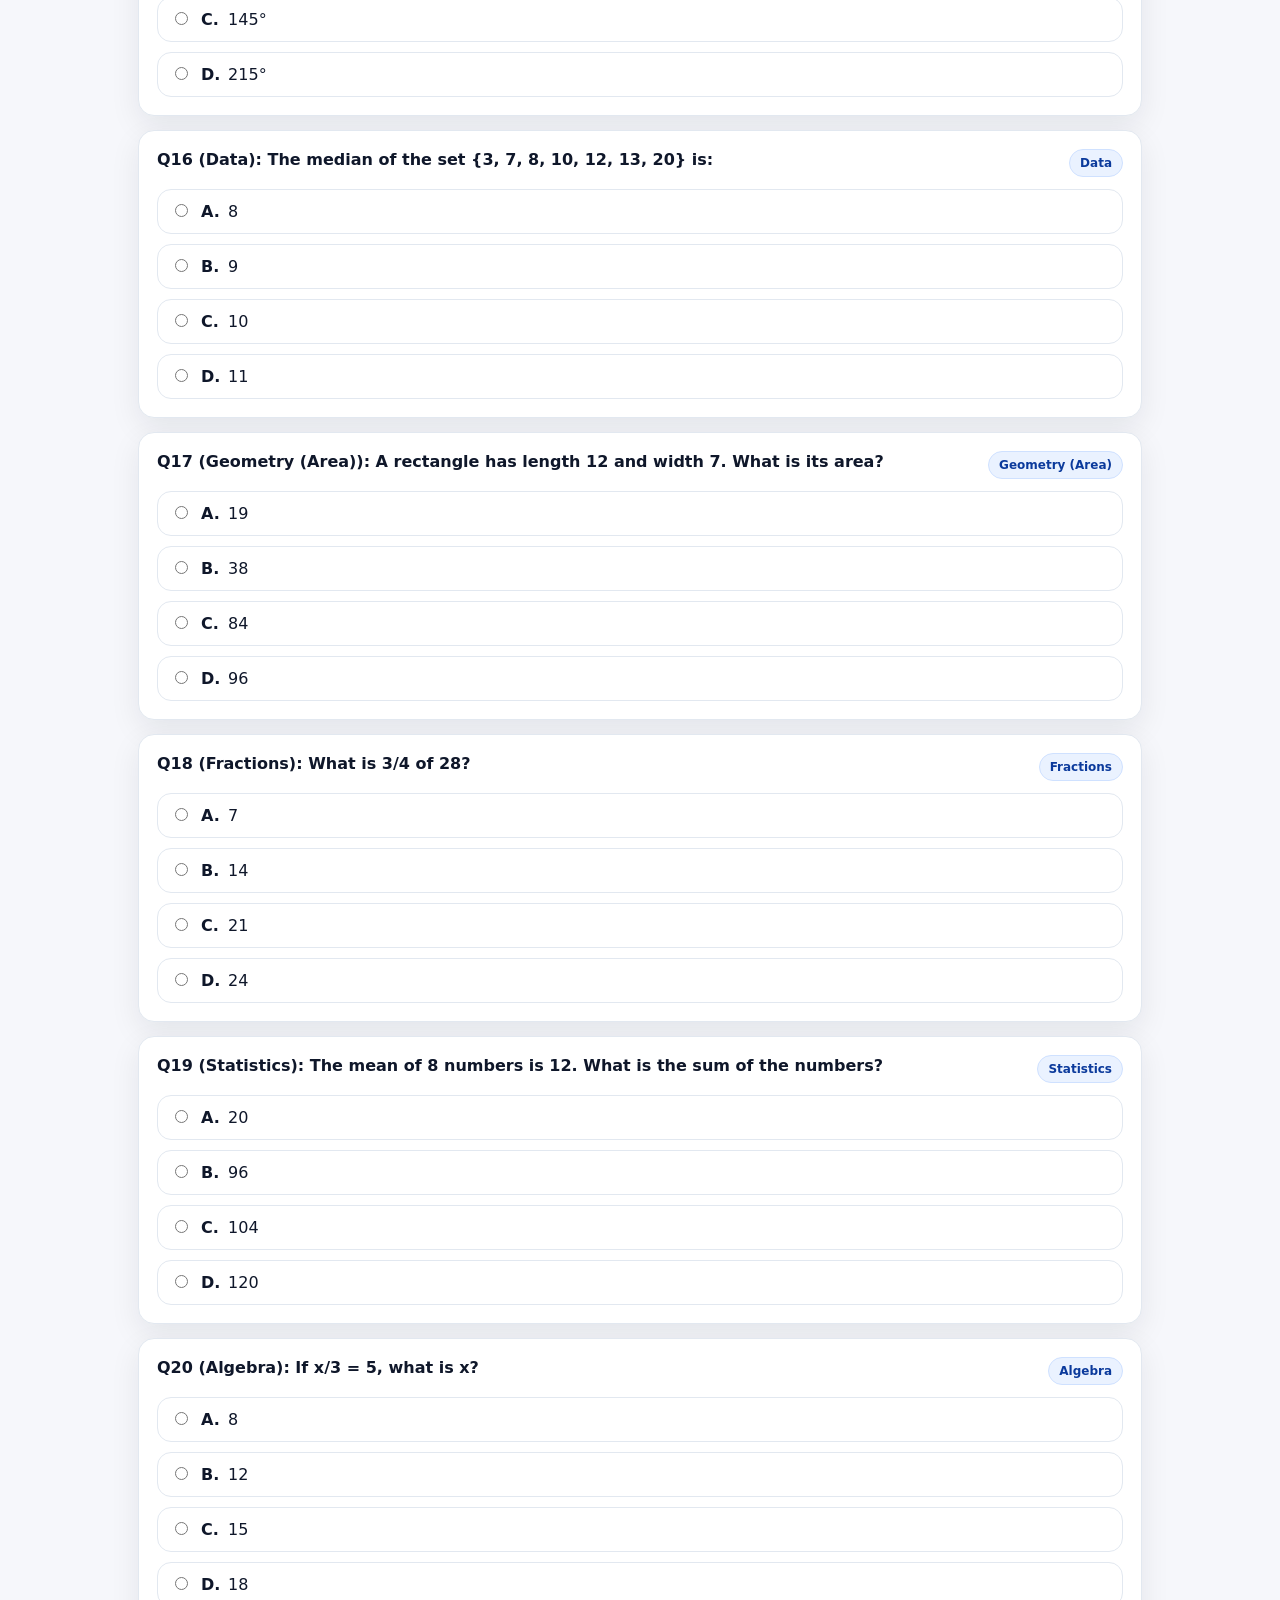
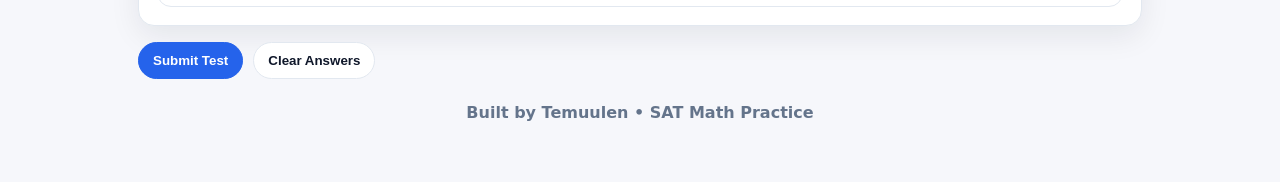
==== commit 5d5d05f7: "Update practice.html" ====
--- a/practice.html
+++ b/practice.html
@@ -1,383 +1,746 @@
-<!DOCTYPE html>
+<!doctype html>
 <html lang="en">
 <head>
   <meta charset="UTF-8" />
   <meta name="viewport" content="width=device-width, initial-scale=1.0" />
-  <title>Practice Test • Temuulen SAT Math</title>
-
-  <!-- Match your website design -->
-  <link rel="stylesheet" href="./assets/style.css" />
-
-  <!-- Small page-specific styles (uses your CSS variables/colors) -->
+  <title>Practice Test • Temuulen SAT</title>
   <style>
-    .metaRow{
+    :root{
+      --bg:#f6f7fb;
+      --card:#ffffff;
+      --text:#0f172a;
+      --muted:#64748b;
+      --line:#e2e8f0;
+      --blue:#2563eb;
+      --blue2:#1d4ed8;
+      --good:#16a34a;
+      --bad:#dc2626;
+      --shadow: 0 10px 30px rgba(15,23,42,.08);
+      --radius: 16px;
+      --radius2: 12px;
+      --max: 1040px;
+      font-synthesis-weight: none;
+    }
+    *{box-sizing:border-box}
+    body{
+      margin:0;
+      font-family: ui-sans-serif, system-ui, -apple-system, Segoe UI, Roboto, Helvetica, Arial, "Apple Color Emoji","Segoe UI Emoji";
+      color:var(--text);
+      background:var(--bg);
+    }
+
+    /* Top Nav */
+    .topbar{
+      position:sticky; top:0; z-index:10;
+      background:rgba(246,247,251,.88);
+      backdrop-filter: blur(10px);
+      border-bottom:1px solid var(--line);
+    }
+    .nav{
+      max-width:var(--max);
+      margin:0 auto;
+      padding:14px 18px;
+      display:flex;
+      align-items:center;
+      justify-content:space-between;
+      gap:14px;
+    }
+    .brand{
+      display:flex;
+      align-items:center;
+      gap:10px;
+      font-weight:800;
+      letter-spacing:.2px;
+      white-space:nowrap;
+    }
+    .brand .dot{
+      width:10px;height:10px;border-radius:999px;background:var(--blue);
+      box-shadow: 0 0 0 6px rgba(37,99,235,.12);
+    }
+    .links{
+      display:flex;
+      gap:18px;
+      flex-wrap:wrap;
+      justify-content:center;
+      color:var(--muted);
+      font-weight:600;
+    }
+    .links a{
+      text-decoration:none;
+      color:var(--muted);
+      padding:6px 4px;
+      border-bottom:2px solid transparent;
+    }
+    .links a:hover{ color:var(--text); border-bottom-color:rgba(37,99,235,.25); }
+    .cta{
+      display:flex; gap:10px; align-items:center;
+      white-space:nowrap;
+    }
+    .btn{
+      border:1px solid var(--line);
+      background:#fff;
+      color:var(--text);
+      padding:10px 14px;
+      border-radius:999px;
+      font-weight:700;
+      cursor:pointer;
+      transition: transform .05s ease, background .15s ease, border-color .15s ease;
+    }
+    .btn:active{ transform: translateY(1px); }
+    .btn.primary{
+      background:var(--blue);
+      border-color: var(--blue);
+      color:#fff;
+    }
+    .btn.primary:hover{ background:var(--blue2); border-color:var(--blue2); }
+    .btn.ghost{
+      background:transparent;
+    }
+
+    /* Page */
+    .wrap{
+      max-width:var(--max);
+      margin:0 auto;
+      padding:26px 18px 60px;
+    }
+    .hero{
+      background:var(--card);
+      border:1px solid var(--line);
+      border-radius:var(--radius);
+      box-shadow: var(--shadow);
+      padding:22px 22px 18px;
+    }
+    .hero h1{
+      margin:0 0 6px;
+      font-size:36px;
+      letter-spacing:-.5px;
+    }
+    .hero p{
+      margin:0 0 16px;
+      color:var(--muted);
+      line-height:1.5;
+      font-weight:600;
+    }
+    .pillbar{
+      display:flex;
+      gap:12px;
+      flex-wrap:wrap;
+      align-items:center;
+      padding:10px;
+      background: #f1f5ff;
+      border:1px solid #dbeafe;
+      border-radius:var(--radius2);
+    }
+    .pill{
+      display:flex;
+      align-items:center;
+      gap:10px;
+      padding:10px 12px;
+      border-radius:999px;
+      background:#fff;
+      border:1px solid var(--line);
+      font-weight:800;
+    }
+    .pill span{ color:var(--muted); font-weight:800; }
+    .timer{
+      min-width:110px;
+      justify-content:center;
+    }
+    .tip{
+      margin:18px 4px 14px;
+      color:var(--muted);
+      font-weight:700;
+    }
+
+    /* Questions */
+    .q{
+      background:var(--card);
+      border:1px solid var(--line);
+      border-radius:var(--radius);
+      box-shadow: var(--shadow);
+      padding:18px 18px;
+      margin:14px 0;
+    }
+    .qhead{
+      display:flex;
+      align-items:flex-start;
+      justify-content:space-between;
+      gap:14px;
+      margin-bottom:12px;
+    }
+    .qtitle{
+      font-size:16px;
+      font-weight:900;
+      line-height:1.35;
+    }
+    .qtag{
+      font-size:12px;
+      font-weight:900;
+      color:#0b3a9c;
+      background:#eaf2ff;
+      border:1px solid #cfe1ff;
+      padding:6px 10px;
+      border-radius:999px;
+      white-space:nowrap;
+    }
+    .choices{
+      display:grid;
+      gap:10px;
+      margin-top:10px;
+    }
+    .choice{
+      display:flex;
+      gap:10px;
+      align-items:flex-start;
+      padding:12px 12px;
+      border:1px solid var(--line);
+      border-radius:14px;
+      background:#fff;
+      cursor:pointer;
+      transition: border-color .15s ease, transform .05s ease, background .15s ease;
+    }
+    .choice:hover{ border-color:#bcd2ff; background:#fbfdff; }
+    .choice:active{ transform: translateY(1px); }
+    .choice input{ margin-top:2px; }
+    .choice strong{ min-width: 22px; display:inline-block; }
+
+    /* Results */
+    .actions{
       display:flex;
       gap:10px;
       flex-wrap:wrap;
+      margin-top:16px;
       align-items:center;
-      margin-top:12px;
-    }
-    .pill{
+    }
+    .result{
+      margin-top:18px;
+      padding:16px 16px;
+      border-radius:var(--radius);
+      border:1px solid var(--line);
+      background: #fff;
+      box-shadow: var(--shadow);
+      display:none;
+    }
+    .result h2{ margin:0 0 6px; font-size:22px; }
+    .result .meta{ color:var(--muted); font-weight:700; margin:0 0 12px; }
+    .scoreline{
+      display:flex; gap:10px; flex-wrap:wrap; align-items:center;
+      margin: 12px 0 4px;
+    }
+    .badge{
       display:inline-flex;
       align-items:center;
       gap:8px;
-      border:1px solid var(--line);
-      background: var(--card);
-      border-radius: 999px;
-      padding: 10px 12px;
-      box-shadow: var(--shadow);
-      font-weight: 800;
-      color: var(--text);
-    }
-    .q{
-      margin-top:12px;
-      border:1px solid var(--line);
-      border-radius: var(--radius);
-      padding: 16px;
-      background: var(--card);
-      box-shadow: var(--shadow);
-    }
-    .qTitle{
-      margin:0 0 10px;
-      font-size:16px;
-      line-height:1.35;
-    }
-    .choices label{
-      display:block;
-      padding:10px 12px;
-      border:1px solid var(--line);
-      border-radius: 12px;
-      margin: 8px 0;
-      cursor:pointer;
-      background: #fff;
-      font-weight: 700;
-    }
-    .choices label:hover{ background: var(--brandSoft); }
-    .choices input{ margin-right: 10px; }
-    .good{ border-color: rgba(46, 204, 113, 0.35); background: #f2fbf5; }
-    .bad{ border-color: rgba(231, 76, 60, 0.35); background: #fff3f2; }
-    .explain{
-      margin-top: 10px;
-      padding-top: 10px;
-      border-top: 1px dashed var(--line);
-      font-size: 14px;
-      color: var(--text);
-    }
-    .actionsRow{
-      display:flex;
+      padding:8px 12px;
+      border-radius:999px;
+      font-weight:900;
+      border:1px solid var(--line);
+      background:#f8fafc;
+    }
+    .badge.good{ border-color:#bbf7d0; background:#f0fdf4; color:#166534; }
+    .badge.bad{ border-color:#fecaca; background:#fef2f2; color:#991b1b; }
+
+    .review{
+      margin-top:14px;
+      display:grid;
       gap:10px;
-      flex-wrap:wrap;
-      margin-top: 14px;
-    }
-    .resultLine{
-      margin-top: 14px;
-      font-weight: 900;
-      font-size: 18px;
-    }
+    }
+    .reviewItem{
+      border:1px solid var(--line);
+      border-radius:14px;
+      padding:12px 12px;
+      background:#fff;
+    }
+    .reviewItem .top{
+      display:flex; justify-content:space-between; align-items:flex-start; gap:12px;
+      margin-bottom:6px;
+    }
+    .reviewItem .top .label{
+      font-weight:900;
+    }
+    .reviewItem .top .status{
+      font-weight:900;
+      padding:6px 10px;
+      border-radius:999px;
+      border:1px solid var(--line);
+      background:#f8fafc;
+      white-space:nowrap;
+    }
+    .status.ok{ border-color:#bbf7d0; background:#f0fdf4; color:#166534; }
+    .status.no{ border-color:#fecaca; background:#fef2f2; color:#991b1b; }
+    .reviewItem .small{
+      color:var(--muted);
+      font-weight:700;
+      line-height:1.45;
+    }
+
     .footerNote{
-      margin-top: 24px;
+      margin-top:24px;
+      color:var(--muted);
+      font-weight:700;
       text-align:center;
-      color: #666;
-      font-size: 13px;
+    }
+
+    @media (max-width: 760px){
+      .hero h1{ font-size:30px; }
+      .links{ display:none; }
     }
   </style>
 </head>
 
 <body>
-  <div class="container">
-
-    <!-- Same nav style as your site -->
+  <header class="topbar">
     <div class="nav">
-      <div class="brand" onclick="location.href='./index.html'">Temuulen SAT Math</div>
-
-      <div class="links">
-        <a href="./index.html">Home</a>
-        <a href="./topics/algebra.html">Algebra</a>
-        <a href="./topics/data.html">Data</a>
-        <a href="./topics/advanced.html">Advanced</a>
-        <a href="./topics/geometry.html">Geometry</a>
-        <a href="./practice.html">Practice Test</a>
-      </div>
-
-      <a class="btn navCta" href="./index.html#start">Start Learning</a>
-    </div>
-
-    <!-- Hero matches your homepage look -->
-    <div class="hero">
-      <h1 style="margin:0 0 8px;">Full Practice Test</h1>
-      <p style="margin:0;" class="small">
-        Answer all questions, then submit to see your score + explanations. Use it like a real test.
-      </p>
-
-      <div class="metaRow">
-        <div class="pill">🧮 Questions: <span id="qCount">0</span></div>
-        <div class="pill">⏱ Timer: <span id="timer">00:00</span></div>
-        <button class="btn secondary" id="startTimerBtn" type="button">Start Timer</button>
-        <button class="btn secondary" id="resetTimerBtn" type="button">Reset Timer</button>
+      <div class="brand"><span class="dot"></span> Temuulen SAT Math</div>
+
+      <nav class="links" aria-label="Main">
+        <!-- Update these links if your filenames are different -->
+        <a href="index.html">Home</a>
+        <a href="algebra.html">Algebra</a>
+        <a href="data.html">Data</a>
+        <a href="advanced.html">Advanced</a>
+        <a href="geometry.html">Geometry</a>
+        <a href="practice.html" style="color:var(--text); border-bottom-color: rgba(37,99,235,.55);">Practice Test</a>
+      </nav>
+
+      <div class="cta">
+        <a class="btn primary" href="index.html">Start Learning</a>
       </div>
     </div>
-
-    <div class="section">
-      <div class="card">
-        <div class="small">
-          Tip: Eliminate choices first. Don’t leave blanks — make your best guess.
-        </div>
-
-        <div id="quiz"></div>
-
-        <div class="actionsRow">
-          <button class="btn" id="submitBtn" type="button">Submit</button>
-          <button class="btn secondary" id="resetBtn" type="button">Reset Answers</button>
-          <button class="btn secondary" id="newSetBtn" type="button">New Question Set</button>
-        </div>
-
-        <div class="resultLine" id="scoreLine"></div>
-        <div class="small" id="detailsLine"></div>
+  </header>
+
+  <main class="wrap">
+    <section class="hero">
+      <h1>Full Practice Test</h1>
+      <p>Answer all questions, then submit to see your score and explanations. Use it like a real test.</p>
+
+      <div class="pillbar" role="group" aria-label="Test controls">
+        <div class="pill" id="qCountPill">🏁 <span>Questions:</span> <strong id="questionCount">0</strong></div>
+        <div class="pill timer">⏱️ <span>Timer:</span> <strong id="timerText">00:00</strong></div>
+        <button class="btn ghost" id="startBtn" type="button">Start Timer</button>
+        <button class="btn ghost" id="resetBtn" type="button">Reset Timer</button>
       </div>
-
-      <div class="footerNote">© <span id="year"></span> SAT Math with Temuulen</div>
-    </div>
-
-  </div>
+    </section>
+
+    <div class="tip">Tip: Eliminate choices first. Don’t leave blanks — make your best guess.</div>
+
+    <form id="testForm" aria-label="SAT Practice Test">
+      <div id="questionList"></div>
+
+      <div class="actions">
+        <button class="btn primary" type="submit">Submit Test</button>
+        <button class="btn" type="button" id="clearBtn">Clear Answers</button>
+      </div>
+    </form>
+
+    <section class="result" id="resultBox" aria-live="polite">
+      <h2 id="resultTitle">Your Results</h2>
+      <p class="meta" id="resultMeta"></p>
+
+      <div class="scoreline">
+        <span class="badge" id="scoreBadge">Score: 0/0</span>
+        <span class="badge" id="timeBadge">Time: 00:00</span>
+      </div>
+
+      <div class="review" id="reviewList"></div>
+
+      <div class="actions" style="margin-top:14px;">
+        <button class="btn" id="retakeBtn" type="button">Retake Test</button>
+      </div>
+    </section>
+
+    <div class="footerNote">Built by Temuulen • SAT Math Practice</div>
+  </main>
 
   <script>
-    // ===== Question Bank (edit/expand anytime) =====
-    // correct is index 0..3 for A..D
-    const BANK = [
-      { topic:"Algebra", question:"If 3x − 5 = 16, what is the value of x?",
-        choices:["7","6","5","4"], correct:0,
-        explanation:"Add 5: 3x = 21. Divide by 3: x = 7." },
-
-      { topic:"Linear", question:"A line has slope 2 and passes through (1, 3). What is its y-intercept?",
-        choices:["1","2","3","5"], correct:0,
-        explanation:"y = mx + b. 3 = 2(1) + b → b = 1." },
-
-      { topic:"Systems", question:"Solve: x + y = 10 and x − y = 2. What is x?",
-        choices:["4","5","6","8"], correct:2,
-        explanation:"Add equations: 2x = 12 → x = 6." },
-
-      { topic:"Ratios", question:"Ratio red:blue = 3:5. If blue = 40, how many red?",
-        choices:["15","20","24","30"], correct:2,
-        explanation:"5 parts = 40 → 1 part = 8 → 3 parts = 24." },
-
-      { topic:"Percents", question:"A $80 jacket is discounted by 25%. What is the sale price?",
-        choices:["$60","$55","$50","$45"], correct:0,
-        explanation:"25% of 80 is 20. 80 − 20 = 60." },
-
-      { topic:"Exponents", question:"What is the value of 2^5 × 2^3?",
-        choices:["2^8","2^15","4^8","8^2"], correct:0,
-        explanation:"Same base multiply → add exponents: 2^(5+3) = 2^8." },
-
-      { topic:"Geometry", question:"A rectangle has length 12 and width 5. What is its area?",
-        choices:["17","34","60","120"], correct:2,
-        explanation:"Area = 12 × 5 = 60." },
-
-      { topic:"Geometry", question:"A right triangle has legs 6 and 8. What is the hypotenuse?",
-        choices:["10","12","14","16"], correct:0,
-        explanation:"√(6²+8²)=√(36+64)=√100=10." },
-
-      { topic:"Functions", question:"If f(x) = 2x + 1, what is f(4)?",
-        choices:["7","8","9","10"], correct:2,
-        explanation:"f(4)=2(4)+1=9." },
-
-      { topic:"Statistics", question:"Mean of 5 numbers is 12. What is the sum?",
-        choices:["17","24","60","72"], correct:2,
-        explanation:"Sum = mean × count = 12 × 5 = 60." },
-
-      // Extras for New Question Set
-      { topic:"Algebra", question:"If 2(x + 3) = 18, what is x?",
-        choices:["6","9","12","15"], correct:0,
-        explanation:"Divide by 2: x+3=9 → x=6." },
-
-      { topic:"Linear", question:"Slope through (2,5) and (6,13) is:",
-        choices:["1","2","3","4"], correct:1,
-        explanation:"(13−5)/(6−2)=8/4=2." },
-
-      { topic:"Percents", question:"A number increases from 50 to 65. Percent increase?",
-        choices:["15%","20%","25%","30%"], correct:3,
-        explanation:"Increase 15. 15/50=0.30=30%." },
-
-      { topic:"Geometry", question:"Circumference is 10π. Radius is:",
-        choices:["2","4","5","10"], correct:2,
-        explanation:"2πr = 10π → r = 5." }
+    // ----------------------------
+    // Question Bank (20 questions)
+    // answer = index (0=A, 1=B, 2=C, 3=D)
+    // ----------------------------
+    const questions = [
+      {
+        id: 1,
+        topic: "Exponents",
+        question: "What is the value of 2^5 × 2^3?",
+        choices: ["2^8", "2^15", "4^8", "8^2"],
+        answer: 0,
+        explanation: "Same base → add exponents: 2^(5+3) = 2^8."
+      },
+      {
+        id: 2,
+        topic: "Geometry",
+        question: "A right triangle has legs 6 and 8. What is the hypotenuse?",
+        choices: ["10", "12", "14", "16"],
+        answer: 0,
+        explanation: "Use Pythagorean theorem: √(6^2+8^2)=√(36+64)=√100=10."
+      },
+      {
+        id: 3,
+        topic: "Statistics",
+        question: "The mean of 5 numbers is 12. What is the sum of the numbers?",
+        choices: ["17", "60", "72", "84"],
+        answer: 1,
+        explanation: "Sum = mean × count = 12×5 = 60."
+      },
+      {
+        id: 4,
+        topic: "Algebra",
+        question: "If 3x − 7 = 11, what is the value of x?",
+        choices: ["4", "5", "6", "7"],
+        answer: 2,
+        explanation: "3x − 7 = 11 → 3x = 18 → x = 6."
+      },
+      {
+        id: 5,
+        topic: "Algebra (Systems)",
+        question: "What is the solution (x, y) to the system: x + y = 9 and x − y = 3?",
+        choices: ["(6, 3)", "(3, 6)", "(9, 0)", "(0, 9)"],
+        answer: 0,
+        explanation: "Add equations: 2x=12 → x=6. Then y=3."
+      },
+      {
+        id: 6,
+        topic: "Functions",
+        question: "If f(x) = 2x^2 − 3, what is f(2)?",
+        choices: ["5", "3", "1", "−1"],
+        answer: 0,
+        explanation: "f(2)=2(2^2)−3=8−3=5."
+      },
+      {
+        id: 7,
+        topic: "Ratios",
+        question: "A recipe uses flour and sugar in a ratio of 3:2. If there are 18 cups of flour, how many cups of sugar are needed?",
+        choices: ["6", "9", "12", "15"],
+        answer: 2,
+        explanation: "3 parts flour = 18 → 1 part = 6. Sugar is 2 parts → 12."
+      },
+      {
+        id: 8,
+        topic: "Geometry (Circle)",
+        question: "A circle has radius 5. What is its area?",
+        choices: ["10π", "25π", "50π", "100π"],
+        answer: 1,
+        explanation: "Area = πr^2 = π(5^2)=25π."
+      },
+      {
+        id: 9,
+        topic: "Probability",
+        question: "A bag has 3 red, 2 blue, and 5 green marbles. What is the probability of picking a blue marble?",
+        choices: ["1/10", "1/5", "2/5", "1/2"],
+        answer: 1,
+        explanation: "Total marbles = 10. Blue = 2 → 2/10 = 1/5."
+      },
+      {
+        id: 10,
+        topic: "Exponents",
+        question: "What is the value of (2^3)(2^5)?",
+        choices: ["2^8", "2^15", "4^8", "8^2"],
+        answer: 0,
+        explanation: "Same base → add exponents: 2^(3+5)=2^8."
+      },
+
+      // +10 more (11–20)
+      {
+        id: 11,
+        topic: "Quadratics",
+        question: "Which of the following is a solution to x^2 − 5x + 6 = 0?",
+        choices: ["x = 1", "x = 2", "x = 4", "x = 5"],
+        answer: 1,
+        explanation: "Factor: (x−2)(x−3)=0 → x=2 or x=3. Only x=2 is listed."
+      },
+      {
+        id: 12,
+        topic: "Inequalities",
+        question: "If 2x + 3 < 11, which value of x satisfies the inequality?",
+        choices: ["3", "4", "5", "6"],
+        answer: 0,
+        explanation: "2x+3<11 → 2x<8 → x<4. Only 3 works."
+      },
+      {
+        id: 13,
+        topic: "Percent",
+        question: "A $80 jacket is discounted by 25%. What is the sale price?",
+        choices: ["$20", "$55", "$60", "$65"],
+        answer: 2,
+        explanation: "25% of 80 is 20. Sale price = 80−20 = 60."
+      },
+      {
+        id: 14,
+        topic: "Linear Equations",
+        question: "If 5(x − 2) = 3x + 6, what is x?",
+        choices: ["6", "7", "8", "9"],
+        answer: 2,
+        explanation: "5x−10=3x+6 → 2x=16 → x=8."
+      },
+      {
+        id: 15,
+        topic: "Geometry (Angles)",
+        question: "Two angles are supplementary. One angle is 35°. What is the other angle?",
+        choices: ["55°", "105°", "145°", "215°"],
+        answer: 2,
+        explanation: "Supplementary angles sum to 180°. 180−35=145."
+      },
+      {
+        id: 16,
+        topic: "Data",
+        question: "The median of the set {3, 7, 8, 10, 12, 13, 20} is:",
+        choices: ["8", "9", "10", "11"],
+        answer: 2,
+        explanation: "There are 7 numbers. The 4th number (in order) is the median: 10."
+      },
+      {
+        id: 17,
+        topic: "Geometry (Area)",
+        question: "A rectangle has length 12 and width 7. What is its area?",
+        choices: ["19", "38", "84", "96"],
+        answer: 2,
+        explanation: "Area = length × width = 12×7 = 84."
+      },
+      {
+        id: 18,
+        topic: "Fractions",
+        question: "What is 3/4 of 28?",
+        choices: ["7", "14", "21", "24"],
+        answer: 2,
+        explanation: "(3/4)×28 = 3×7 = 21."
+      },
+      {
+        id: 19,
+        topic: "Statistics",
+        question: "The mean of 8 numbers is 12. What is the sum of the numbers?",
+        choices: ["20", "96", "104", "120"],
+        answer: 1,
+        explanation: "Sum = mean × count = 12×8 = 96."
+      },
+      {
+        id: 20,
+        topic: "Algebra",
+        question: "If x/3 = 5, what is x?",
+        choices: ["8", "12", "15", "18"],
+        answer: 2,
+        explanation: "Multiply both sides by 3: x = 15."
+      }
     ];
 
-    const QUIZ_SIZE = 10;
-
-    function shuffle(arr){
-      const a = arr.slice();
-      for(let i=a.length-1;i>0;i--){
-        const j = Math.floor(Math.random()*(i+1));
-        [a[i],a[j]] = [a[j],a[i]];
-      }
-      return a;
-    }
-    function pickQuestions(){
-      return shuffle(BANK).slice(0, Math.min(QUIZ_SIZE, BANK.length));
-    }
-    function letter(i){ return ["A","B","C","D"][i] || "?"; }
-
-    let questions = pickQuestions();
-
-    // ===== Render =====
-    function renderQuiz(){
-      document.getElementById("qCount").textContent = questions.length;
-      const quiz = document.getElementById("quiz");
-      quiz.innerHTML = "";
-
+    // ----------------------------
+    // Render Questions
+    // ----------------------------
+    const questionList = document.getElementById("questionList");
+    const questionCount = document.getElementById("questionCount");
+    questionCount.textContent = questions.length;
+
+    function letter(i){ return ["A","B","C","D"][i]; }
+
+    function renderQuestions(){
+      questionList.innerHTML = "";
       questions.forEach((q, idx) => {
-        const box = document.createElement("div");
-        box.className = "q";
-        box.id = `qbox-${idx}`;
+        const card = document.createElement("section");
+        card.className = "q";
+        card.id = `q${q.id}`;
+
+        const head = document.createElement("div");
+        head.className = "qhead";
 
         const title = document.createElement("div");
-        title.className = "qTitle";
-        title.innerHTML = `<b>Q${idx+1}</b> <span class="small">(${q.topic})</span>: ${q.question}`;
-        box.appendChild(title);
+        title.className = "qtitle";
+        title.textContent = `Q${idx+1} (${q.topic}): ${q.question}`;
+
+        const tag = document.createElement("div");
+        tag.className = "qtag";
+        tag.textContent = q.topic;
+
+        head.appendChild(title);
+        head.appendChild(tag);
 
         const choices = document.createElement("div");
         choices.className = "choices";
 
-        q.choices.forEach((choice, cIdx) => {
-          const id = `q${idx}_c${cIdx}`;
+        q.choices.forEach((c, i) => {
           const label = document.createElement("label");
-          label.setAttribute("for", id);
-
-          const radio = document.createElement("input");
-          radio.type = "radio";
-          radio.name = `q${idx}`;
-          radio.id = id;
-          radio.value = String(cIdx);
-
-          label.appendChild(radio);
-          label.appendChild(document.createTextNode(`${letter(cIdx)}. ${choice}`));
+          label.className = "choice";
+
+          const input = document.createElement("input");
+          input.type = "radio";
+          input.name = `q_${q.id}`;
+          input.value = String(i);
+
+          const text = document.createElement("div");
+          text.innerHTML = `<strong>${letter(i)}.</strong> ${c}`;
+
+          label.appendChild(input);
+          label.appendChild(text);
           choices.appendChild(label);
         });
 
-        box.appendChild(choices);
-
-        const exp = document.createElement("div");
-        exp.className = "explain";
-        exp.id = `explain-${idx}`;
-        exp.style.display = "none";
-        box.appendChild(exp);
-
-        quiz.appendChild(box);
+        card.appendChild(head);
+        card.appendChild(choices);
+        questionList.appendChild(card);
       });
-
-      document.getElementById("scoreLine").textContent = "";
-      document.getElementById("detailsLine").textContent = "";
-    }
-
-    // ===== Grade =====
-    function grade(){
-      let correctCount = 0;
-      let answeredCount = 0;
-      const missed = [];
+    }
+
+    renderQuestions();
+
+    // ----------------------------
+    // Timer
+    // ----------------------------
+    const timerText = document.getElementById("timerText");
+    const startBtn = document.getElementById("startBtn");
+    const resetBtn = document.getElementById("resetBtn");
+
+    let seconds = 0;
+    let timerId = null;
+
+    function fmtTime(s){
+      const m = Math.floor(s/60);
+      const r = s % 60;
+      return `${String(m).padStart(2,"0")}:${String(r).padStart(2,"0")}`;
+    }
+    function updateTimer(){
+      timerText.textContent = fmtTime(seconds);
+    }
+    function startTimer(){
+      if (timerId) return;
+      timerId = setInterval(() => {
+        seconds++;
+        updateTimer();
+      }, 1000);
+      startBtn.textContent = "Timer Running";
+      startBtn.disabled = true;
+    }
+    function resetTimer(){
+      if (timerId){
+        clearInterval(timerId);
+        timerId = null;
+      }
+      seconds = 0;
+      updateTimer();
+      startBtn.textContent = "Start Timer";
+      startBtn.disabled = false;
+    }
+
+    startBtn.addEventListener("click", startTimer);
+    resetBtn.addEventListener("click", resetTimer);
+
+    // ----------------------------
+    // Scoring + Review
+    // ----------------------------
+    const form = document.getElementById("testForm");
+    const resultBox = document.getElementById("resultBox");
+    const reviewList = document.getElementById("reviewList");
+    const scoreBadge = document.getElementById("scoreBadge");
+    const timeBadge = document.getElementById("timeBadge");
+    const resultMeta = document.getElementById("resultMeta");
+    const retakeBtn = document.getElementById("retakeBtn");
+    const clearBtn = document.getElementById("clearBtn");
+
+    function getSelected(qid){
+      const selected = document.querySelector(`input[name="q_${qid}"]:checked`);
+      return selected ? Number(selected.value) : null;
+    }
+
+    function scrollToResults(){
+      resultBox.scrollIntoView({ behavior: "smooth", block: "start" });
+    }
+
+    form.addEventListener("submit", (e) => {
+      e.preventDefault();
+
+      // stop timer when submitting
+      if (timerId){
+        clearInterval(timerId);
+        timerId = null;
+      }
+      startBtn.textContent = "Start Timer";
+      startBtn.disabled = false;
+
+      let correct = 0;
+      const total = questions.length;
+      const details = [];
 
       questions.forEach((q, idx) => {
-        const chosen = document.querySelector(`input[name="q${idx}"]:checked`);
-        const box = document.getElementById(`qbox-${idx}`);
-        const exp = document.getElementById(`explain-${idx}`);
-
-        box.classList.remove("good","bad");
-
-        let chosenIndex = null;
-        if(chosen){
-          answeredCount++;
-          chosenIndex = Number(chosen.value);
-        }
-
-        const isCorrect = chosenIndex === q.correct;
-        if(isCorrect) correctCount++;
-        else missed.push(idx+1);
-
-        exp.style.display = "block";
-        const correctText = `${letter(q.correct)}. ${q.choices[q.correct]}`;
-
-        if(chosenIndex === null){
-          box.classList.add("bad");
-          exp.innerHTML =
-            `<b>Result:</b> Not answered.<br>
-             <b>Correct:</b> ${correctText}<br>
-             <b>Explanation:</b> ${q.explanation}`;
-        } else if(isCorrect){
-          box.classList.add("good");
-          exp.innerHTML =
-            `<b>Result:</b> Correct ✅<br>
-             <b>Explanation:</b> ${q.explanation}`;
-        } else {
-          box.classList.add("bad");
-          const chosenText = `${letter(chosenIndex)}. ${q.choices[chosenIndex]}`;
-          exp.innerHTML =
-            `<b>Result:</b> Incorrect ❌<br>
-             <b>Your answer:</b> ${chosenText}<br>
-             <b>Correct:</b> ${correctText}<br>
-             <b>Explanation:</b> ${q.explanation}`;
-        }
+        const sel = getSelected(q.id);
+        const ok = sel === q.answer;
+        if (ok) correct++;
+
+        details.push({
+          number: idx + 1,
+          topic: q.topic,
+          question: q.question,
+          selected: sel,
+          correctIndex: q.answer,
+          ok,
+          explanation: q.explanation,
+          choices: q.choices
+        });
       });
 
-      const total = questions.length;
-      const percent = Math.round((correctCount / total) * 100);
-      const timeStr = document.getElementById("timer").textContent;
-
-      document.getElementById("scoreLine").textContent = `Score: ${correctCount}/${total} (${percent}%)`;
-
-      const missedLine = missed.length ? `Missed: Q${missed.join(", Q")}` : "Perfect score 🎉";
-      document.getElementById("detailsLine").textContent =
-        `Answered: ${answeredCount}/${total} • Time: ${timeStr} • ${missedLine}`;
-    }
-
-    function resetAnswers(){
-      document.querySelectorAll('input[type="radio"]').forEach(r => r.checked = false);
-      questions.forEach((_, idx) => {
-        const box = document.getElementById(`qbox-${idx}`);
-        const exp = document.getElementById(`explain-${idx}`);
-        box.classList.remove("good","bad");
-        exp.style.display = "none";
-        exp.innerHTML = "";
+      // Build review UI
+      reviewList.innerHTML = "";
+      details.forEach(d => {
+        const item = document.createElement("div");
+        item.className = "reviewItem";
+
+        const top = document.createElement("div");
+        top.className = "top";
+
+        const label = document.createElement("div");
+        label.className = "label";
+        label.textContent = `Q${d.number} (${d.topic})`;
+
+        const status = document.createElement("div");
+        status.className = `status ${d.ok ? "ok" : "no"}`;
+        status.textContent = d.ok ? "Correct" : "Needs Review";
+
+        top.appendChild(label);
+        top.appendChild(status);
+
+        const small = document.createElement("div");
+        small.className = "small";
+
+        const yourAns = (d.selected === null)
+          ? "No answer"
+          : `${letter(d.selected)} (${d.choices[d.selected]})`;
+
+        const corrAns = `${letter(d.correctIndex)} (${d.choices[d.correctIndex]})`;
+
+        small.innerHTML = `
+          <div><strong>Your answer:</strong> ${yourAns}</div>
+          <div><strong>Correct answer:</strong> ${corrAns}</div>
+          <div style="margin-top:6px;"><strong>Explanation:</strong> ${d.explanation}</div>
+        `;
+
+        item.appendChild(top);
+        item.appendChild(small);
+        reviewList.appendChild(item);
       });
-      document.getElementById("scoreLine").textContent = "";
-      document.getElementById("detailsLine").textContent = "";
-    }
-
-    function newSet(){
-      questions = pickQuestions();
-      renderQuiz();
-      resetAnswers();
-    }
-
-    // ===== Timer =====
-    let timerInterval = null;
-    let seconds = 0;
-    function formatTime(s){
-      const m = Math.floor(s/60);
-      const r = s%60;
-      return `${String(m).padStart(2,"0")}:${String(r).padStart(2,"0")}`;
-    }
-    function startTimer(){
-      if(timerInterval) return;
-      timerInterval = setInterval(() => {
-        seconds++;
-        document.getElementById("timer").textContent = formatTime(seconds);
-      }, 1000);
-    }
-    function resetTimer(){
-      clearInterval(timerInterval);
-      timerInterval = null;
-      seconds = 0;
-      document.getElementById("timer").textContent = "00:00";
-    }
-
-    // ===== Buttons =====
-    document.getElementById("submitBtn").addEventListener("click", grade);
-    document.getElementById("resetBtn").addEventListener("click", resetAnswers);
-    document.getElementById("newSetBtn").addEventListener("click", newSet);
-    document.getElementById("startTimerBtn").addEventListener("click", startTimer);
-    document.getElementById("resetTimerBtn").addEventListener("click", resetTimer);
-
-    document.getElementById("year").textContent = new Date().getFullYear();
-    renderQuiz();
+
+      // Score display
+      scoreBadge.textContent = `Score: ${correct}/${total}`;
+      timeBadge.textContent = `Time: ${fmtTime(seconds)}`;
+
+      scoreBadge.className = "badge " + (correct / total >= 0.75 ? "good" : (correct / total >= 0.5 ? "" : "bad"));
+
+      resultMeta.textContent = "Review explanations below and retake the test to improve your accuracy.";
+
+      resultBox.style.display = "block";
+      scrollToResults();
+    });
+
+    retakeBtn.addEventListener("click", () => {
+      // clear answers + hide results + reset timer
+      document.querySelectorAll("input[type='radio']").forEach(i => i.checked = false);
+      resultBox.style.display = "none";
+      reviewList.innerHTML = "";
+      resetTimer();
+      window.scrollTo({ top: 0, behavior: "smooth" });
+    });
+
+    clearBtn.addEventListener("click", () => {
+      document.querySelectorAll("input[type='radio']").forEach(i => i.checked = false);
+    });
+
+    // initialize timer text
+    updateTimer();
   </script>
 </body>
 </html>
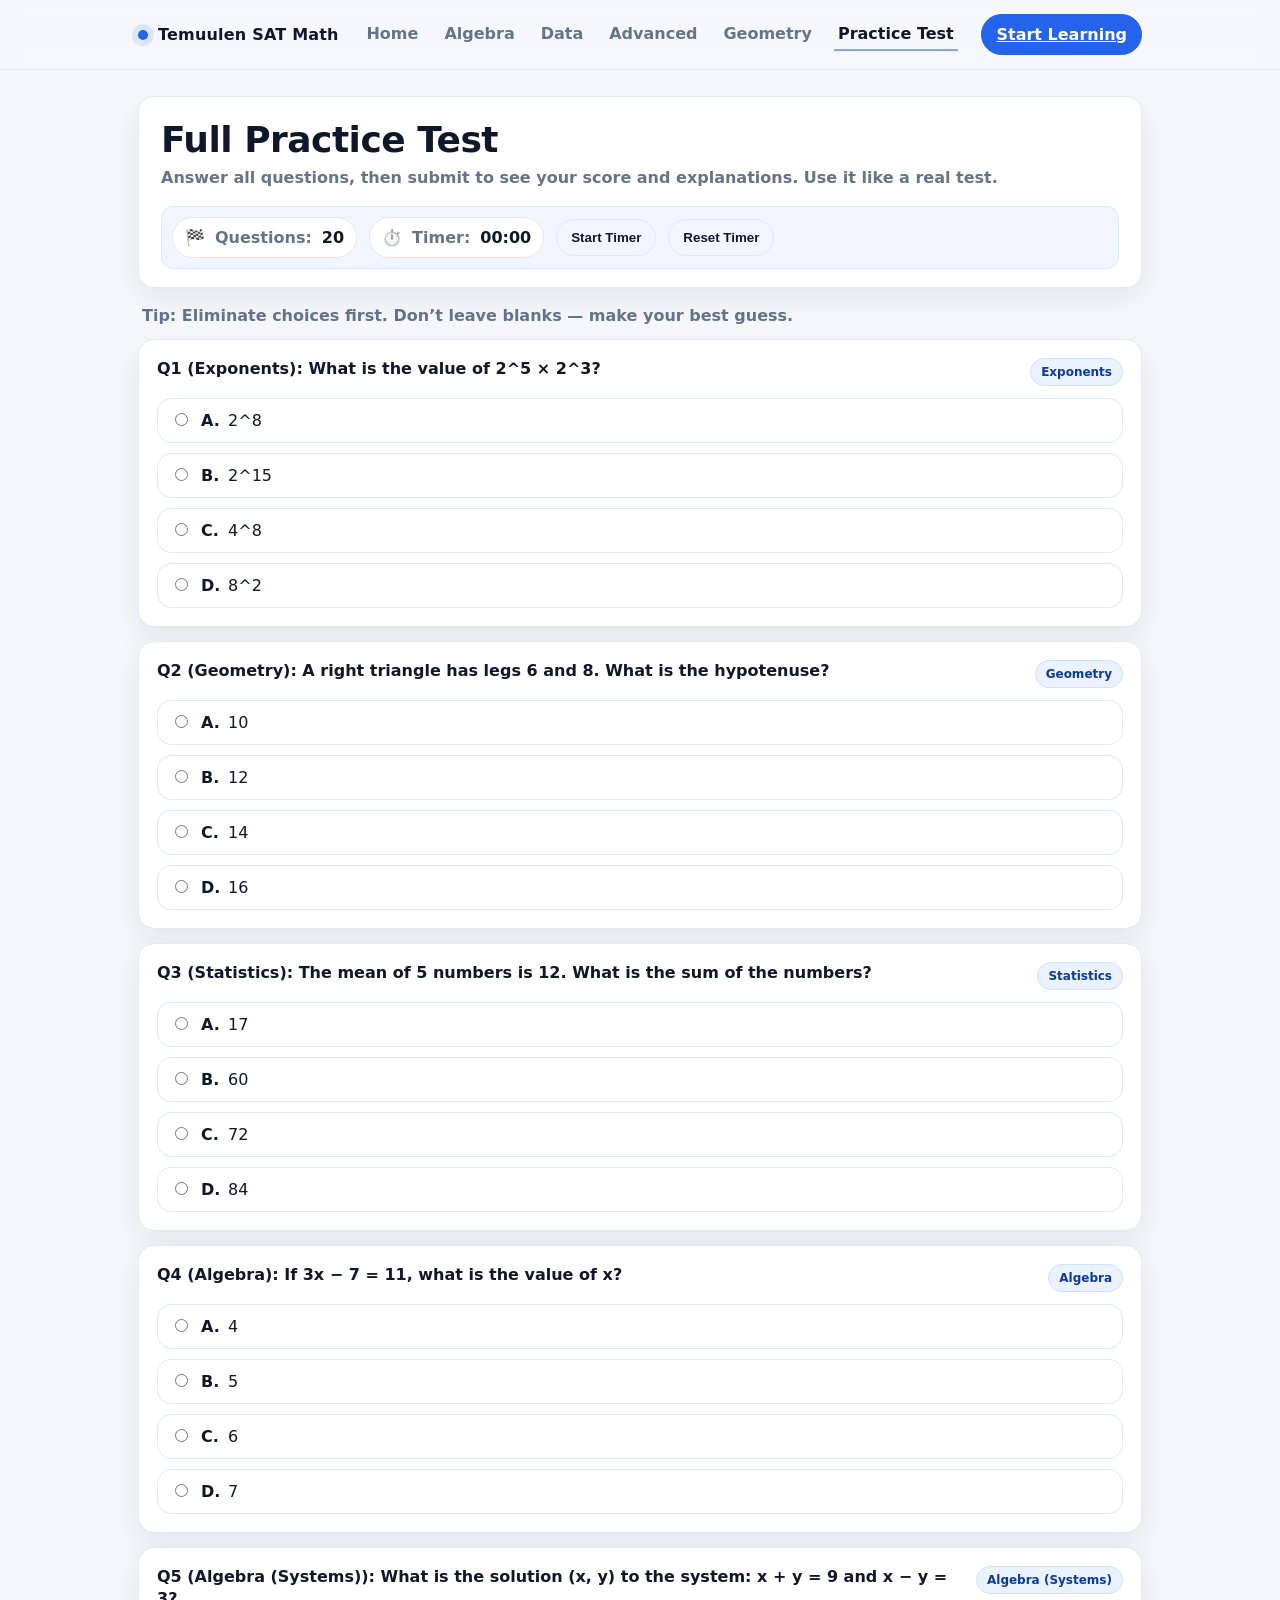
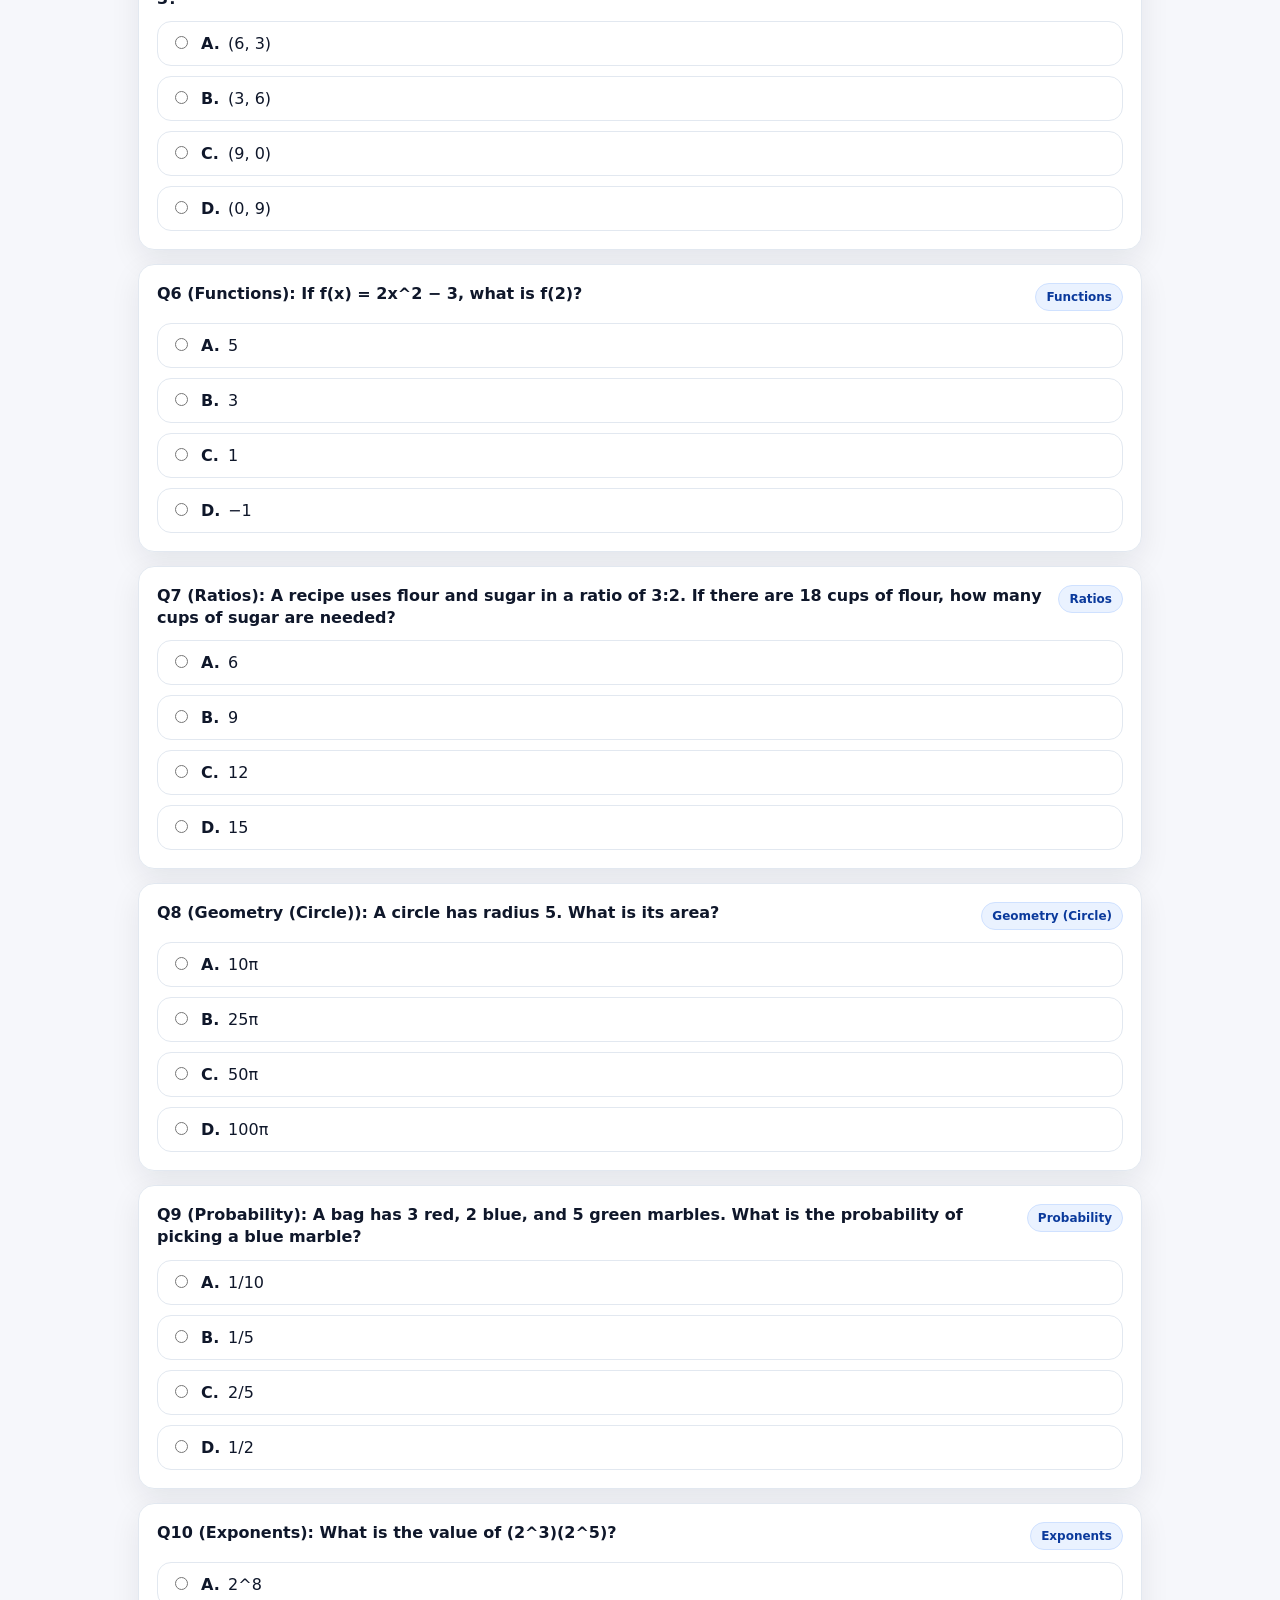
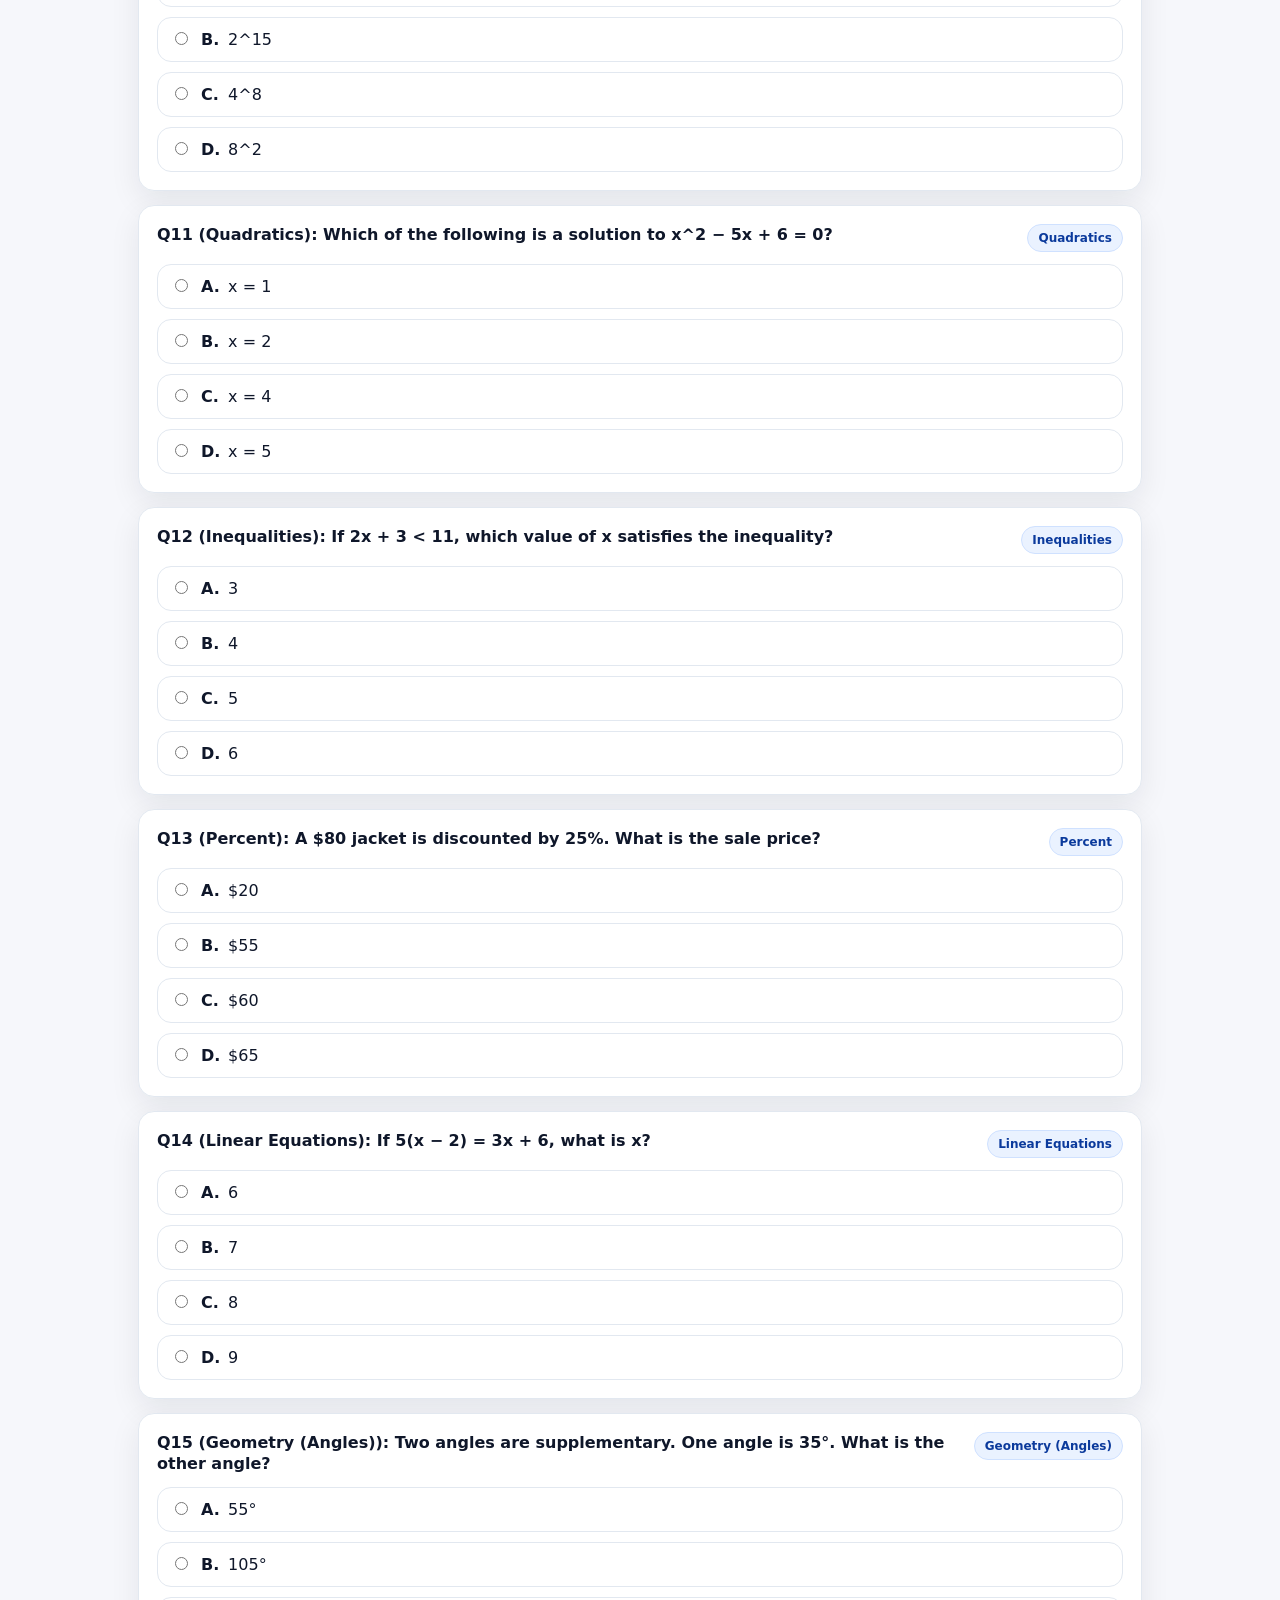
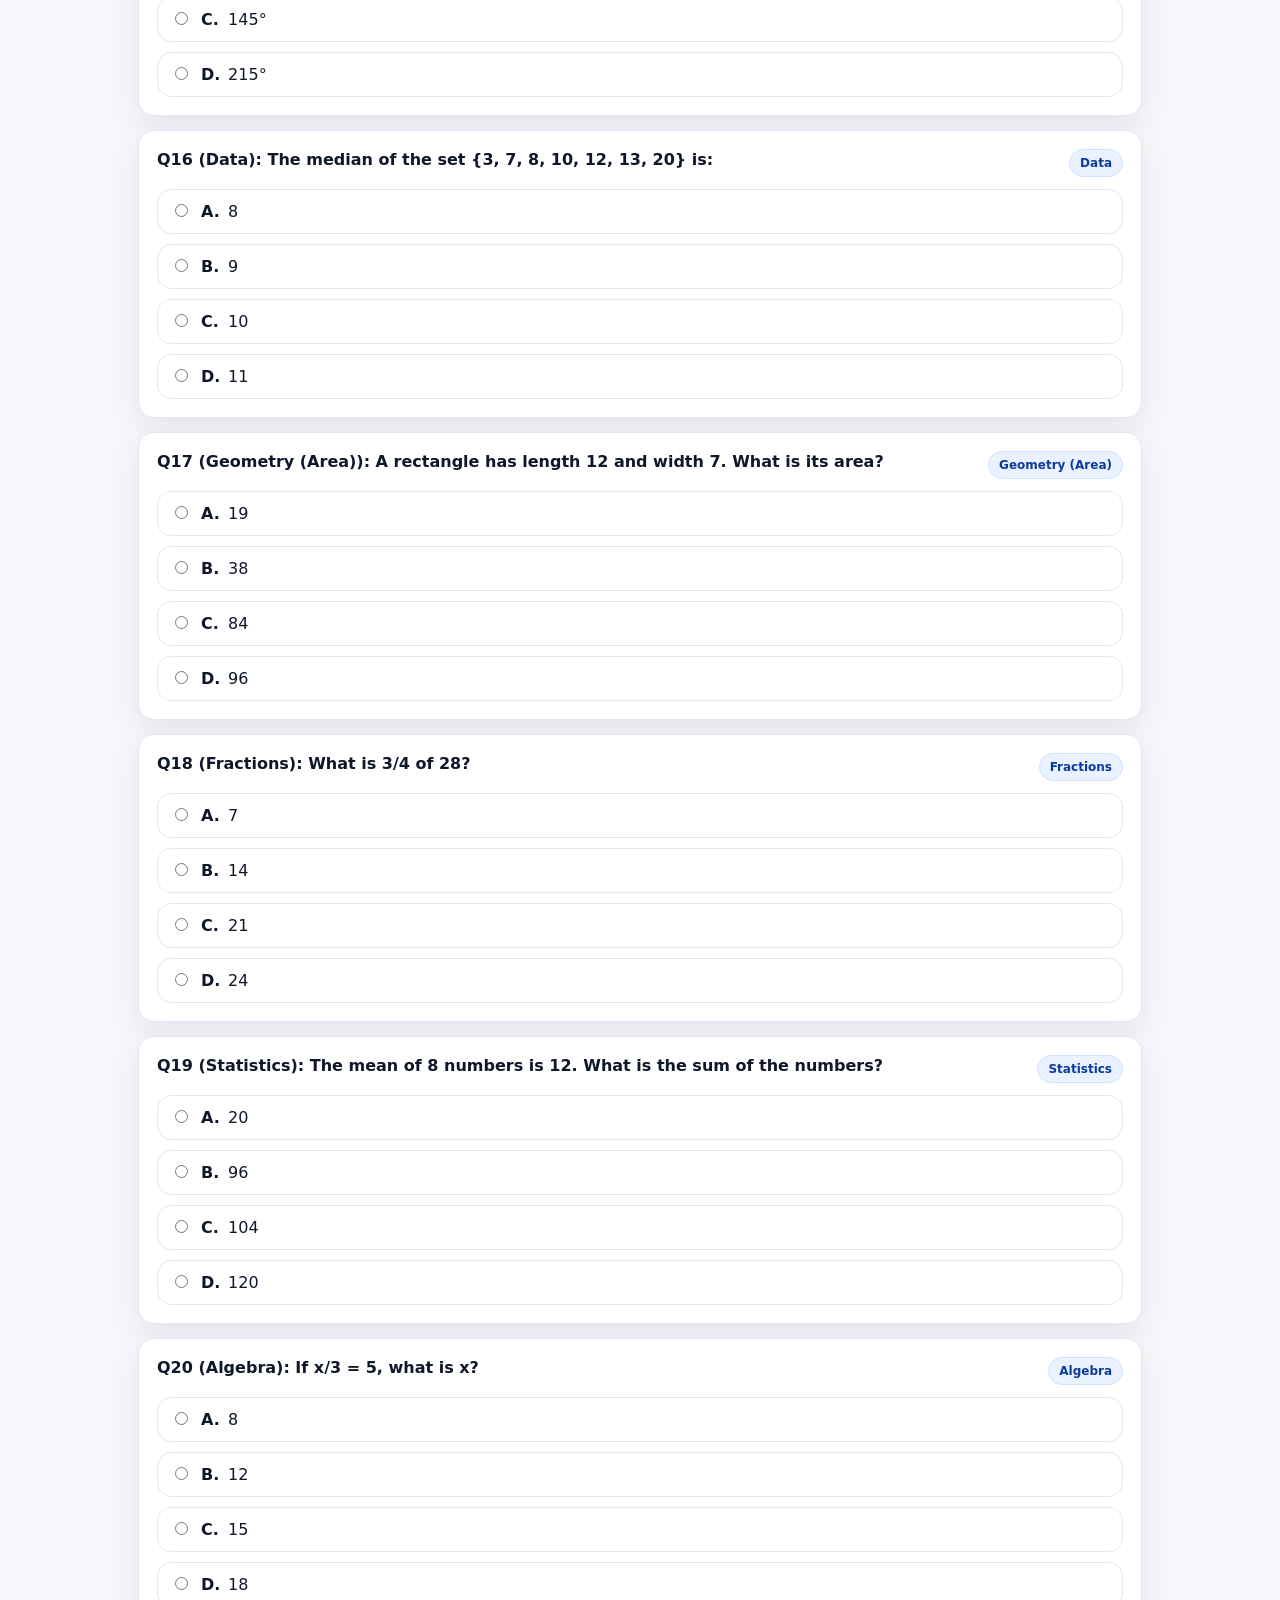
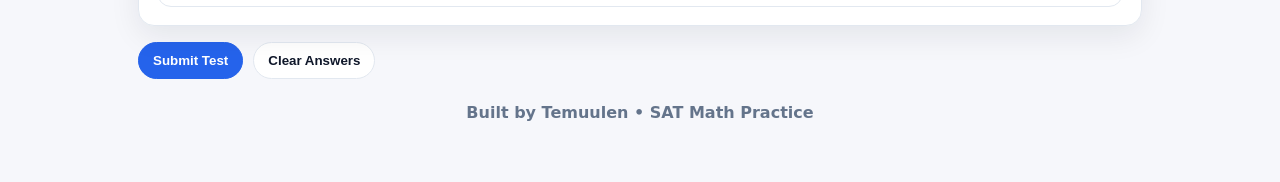
==== commit 5a8e35f5: "Update practice.html" ====
--- a/practice.html
+++ b/practice.html
@@ -4,6 +4,7 @@
   <meta charset="UTF-8" />
   <meta name="viewport" content="width=device-width, initial-scale=1.0" />
   <title>Practice Test • Temuulen SAT</title>
+
   <style>
     :root{
       --bg:#f6f7fb;
@@ -96,6 +97,7 @@
     .btn.ghost{
       background:transparent;
     }
+    .btn:disabled{ opacity:.7; cursor:not-allowed; }
 
     /* Page */
     .wrap{
@@ -197,10 +199,10 @@
       border-radius:14px;
       background:#fff;
       cursor:pointer;
-      transition: border-color .15s ease, transform .05s ease, background .15s ease;
+      transition: border-color .15s ease, transform .08s ease, background .15s ease;
     }
     .choice:hover{ border-color:#bcd2ff; background:#fbfdff; }
-    .choice:active{ transform: translateY(1px); }
+    .choice:active{ transform: scale(0.995); }
     .choice input{ margin-top:2px; }
     .choice strong{ min-width: 22px; display:inline-block; }
 
@@ -285,6 +287,21 @@
       .hero h1{ font-size:30px; }
       .links{ display:none; }
     }
+
+    /* --- Animations (professional + subtle) --- */
+    @keyframes fadeUp {
+      from { opacity: 0; transform: translateY(10px); }
+      to   { opacity: 1; transform: translateY(0); }
+    }
+    .hero { animation: fadeUp .5s ease both; }
+    .q {
+      animation: fadeUp .45s ease both;
+      animation-delay: calc(var(--i, 0) * 60ms);
+    }
+    .result.show{
+      display:block !important;
+      animation: fadeUp .4s ease both;
+    }
   </style>
 </head>
 
@@ -294,7 +311,6 @@
       <div class="brand"><span class="dot"></span> Temuulen SAT Math</div>
 
       <nav class="links" aria-label="Main">
-        <!-- Update these links if your filenames are different -->
         <a href="index.html">Home</a>
         <a href="algebra.html">Algebra</a>
         <a href="data.html">Data</a>
@@ -358,172 +374,90 @@
     // answer = index (0=A, 1=B, 2=C, 3=D)
     // ----------------------------
     const questions = [
-      {
-        id: 1,
-        topic: "Exponents",
-        question: "What is the value of 2^5 × 2^3?",
-        choices: ["2^8", "2^15", "4^8", "8^2"],
-        answer: 0,
+      { id: 1, topic: "Exponents", question: "What is the value of 2^5 × 2^3?",
+        choices: ["2^8", "2^15", "4^8", "8^2"], answer: 0,
         explanation: "Same base → add exponents: 2^(5+3) = 2^8."
       },
-      {
-        id: 2,
-        topic: "Geometry",
-        question: "A right triangle has legs 6 and 8. What is the hypotenuse?",
-        choices: ["10", "12", "14", "16"],
-        answer: 0,
+      { id: 2, topic: "Geometry", question: "A right triangle has legs 6 and 8. What is the hypotenuse?",
+        choices: ["10", "12", "14", "16"], answer: 0,
         explanation: "Use Pythagorean theorem: √(6^2+8^2)=√(36+64)=√100=10."
       },
-      {
-        id: 3,
-        topic: "Statistics",
-        question: "The mean of 5 numbers is 12. What is the sum of the numbers?",
-        choices: ["17", "60", "72", "84"],
-        answer: 1,
+      { id: 3, topic: "Statistics", question: "The mean of 5 numbers is 12. What is the sum of the numbers?",
+        choices: ["17", "60", "72", "84"], answer: 1,
         explanation: "Sum = mean × count = 12×5 = 60."
       },
-      {
-        id: 4,
-        topic: "Algebra",
-        question: "If 3x − 7 = 11, what is the value of x?",
-        choices: ["4", "5", "6", "7"],
-        answer: 2,
+      { id: 4, topic: "Algebra", question: "If 3x − 7 = 11, what is the value of x?",
+        choices: ["4", "5", "6", "7"], answer: 2,
         explanation: "3x − 7 = 11 → 3x = 18 → x = 6."
       },
-      {
-        id: 5,
-        topic: "Algebra (Systems)",
-        question: "What is the solution (x, y) to the system: x + y = 9 and x − y = 3?",
-        choices: ["(6, 3)", "(3, 6)", "(9, 0)", "(0, 9)"],
-        answer: 0,
+      { id: 5, topic: "Algebra (Systems)", question: "What is the solution (x, y) to the system: x + y = 9 and x − y = 3?",
+        choices: ["(6, 3)", "(3, 6)", "(9, 0)", "(0, 9)"], answer: 0,
         explanation: "Add equations: 2x=12 → x=6. Then y=3."
       },
-      {
-        id: 6,
-        topic: "Functions",
-        question: "If f(x) = 2x^2 − 3, what is f(2)?",
-        choices: ["5", "3", "1", "−1"],
-        answer: 0,
+      { id: 6, topic: "Functions", question: "If f(x) = 2x^2 − 3, what is f(2)?",
+        choices: ["5", "3", "1", "−1"], answer: 0,
         explanation: "f(2)=2(2^2)−3=8−3=5."
       },
-      {
-        id: 7,
-        topic: "Ratios",
-        question: "A recipe uses flour and sugar in a ratio of 3:2. If there are 18 cups of flour, how many cups of sugar are needed?",
-        choices: ["6", "9", "12", "15"],
-        answer: 2,
+      { id: 7, topic: "Ratios", question: "A recipe uses flour and sugar in a ratio of 3:2. If there are 18 cups of flour, how many cups of sugar are needed?",
+        choices: ["6", "9", "12", "15"], answer: 2,
         explanation: "3 parts flour = 18 → 1 part = 6. Sugar is 2 parts → 12."
       },
-      {
-        id: 8,
-        topic: "Geometry (Circle)",
-        question: "A circle has radius 5. What is its area?",
-        choices: ["10π", "25π", "50π", "100π"],
-        answer: 1,
+      { id: 8, topic: "Geometry (Circle)", question: "A circle has radius 5. What is its area?",
+        choices: ["10π", "25π", "50π", "100π"], answer: 1,
         explanation: "Area = πr^2 = π(5^2)=25π."
       },
-      {
-        id: 9,
-        topic: "Probability",
-        question: "A bag has 3 red, 2 blue, and 5 green marbles. What is the probability of picking a blue marble?",
-        choices: ["1/10", "1/5", "2/5", "1/2"],
-        answer: 1,
+      { id: 9, topic: "Probability", question: "A bag has 3 red, 2 blue, and 5 green marbles. What is the probability of picking a blue marble?",
+        choices: ["1/10", "1/5", "2/5", "1/2"], answer: 1,
         explanation: "Total marbles = 10. Blue = 2 → 2/10 = 1/5."
       },
-      {
-        id: 10,
-        topic: "Exponents",
-        question: "What is the value of (2^3)(2^5)?",
-        choices: ["2^8", "2^15", "4^8", "8^2"],
-        answer: 0,
+      { id: 10, topic: "Exponents", question: "What is the value of (2^3)(2^5)?",
+        choices: ["2^8", "2^15", "4^8", "8^2"], answer: 0,
         explanation: "Same base → add exponents: 2^(3+5)=2^8."
       },
-
-      // +10 more (11–20)
-      {
-        id: 11,
-        topic: "Quadratics",
-        question: "Which of the following is a solution to x^2 − 5x + 6 = 0?",
-        choices: ["x = 1", "x = 2", "x = 4", "x = 5"],
-        answer: 1,
+      { id: 11, topic: "Quadratics", question: "Which of the following is a solution to x^2 − 5x + 6 = 0?",
+        choices: ["x = 1", "x = 2", "x = 4", "x = 5"], answer: 1,
         explanation: "Factor: (x−2)(x−3)=0 → x=2 or x=3. Only x=2 is listed."
       },
-      {
-        id: 12,
-        topic: "Inequalities",
-        question: "If 2x + 3 < 11, which value of x satisfies the inequality?",
-        choices: ["3", "4", "5", "6"],
-        answer: 0,
+      { id: 12, topic: "Inequalities", question: "If 2x + 3 < 11, which value of x satisfies the inequality?",
+        choices: ["3", "4", "5", "6"], answer: 0,
         explanation: "2x+3<11 → 2x<8 → x<4. Only 3 works."
       },
-      {
-        id: 13,
-        topic: "Percent",
-        question: "A $80 jacket is discounted by 25%. What is the sale price?",
-        choices: ["$20", "$55", "$60", "$65"],
-        answer: 2,
+      { id: 13, topic: "Percent", question: "A $80 jacket is discounted by 25%. What is the sale price?",
+        choices: ["$20", "$55", "$60", "$65"], answer: 2,
         explanation: "25% of 80 is 20. Sale price = 80−20 = 60."
       },
-      {
-        id: 14,
-        topic: "Linear Equations",
-        question: "If 5(x − 2) = 3x + 6, what is x?",
-        choices: ["6", "7", "8", "9"],
-        answer: 2,
+      { id: 14, topic: "Linear Equations", question: "If 5(x − 2) = 3x + 6, what is x?",
+        choices: ["6", "7", "8", "9"], answer: 2,
         explanation: "5x−10=3x+6 → 2x=16 → x=8."
       },
-      {
-        id: 15,
-        topic: "Geometry (Angles)",
-        question: "Two angles are supplementary. One angle is 35°. What is the other angle?",
-        choices: ["55°", "105°", "145°", "215°"],
-        answer: 2,
+      { id: 15, topic: "Geometry (Angles)", question: "Two angles are supplementary. One angle is 35°. What is the other angle?",
+        choices: ["55°", "105°", "145°", "215°"], answer: 2,
         explanation: "Supplementary angles sum to 180°. 180−35=145."
       },
-      {
-        id: 16,
-        topic: "Data",
-        question: "The median of the set {3, 7, 8, 10, 12, 13, 20} is:",
-        choices: ["8", "9", "10", "11"],
-        answer: 2,
+      { id: 16, topic: "Data", question: "The median of the set {3, 7, 8, 10, 12, 13, 20} is:",
+        choices: ["8", "9", "10", "11"], answer: 2,
         explanation: "There are 7 numbers. The 4th number (in order) is the median: 10."
       },
-      {
-        id: 17,
-        topic: "Geometry (Area)",
-        question: "A rectangle has length 12 and width 7. What is its area?",
-        choices: ["19", "38", "84", "96"],
-        answer: 2,
+      { id: 17, topic: "Geometry (Area)", question: "A rectangle has length 12 and width 7. What is its area?",
+        choices: ["19", "38", "84", "96"], answer: 2,
         explanation: "Area = length × width = 12×7 = 84."
       },
-      {
-        id: 18,
-        topic: "Fractions",
-        question: "What is 3/4 of 28?",
-        choices: ["7", "14", "21", "24"],
-        answer: 2,
+      { id: 18, topic: "Fractions", question: "What is 3/4 of 28?",
+        choices: ["7", "14", "21", "24"], answer: 2,
         explanation: "(3/4)×28 = 3×7 = 21."
       },
-      {
-        id: 19,
-        topic: "Statistics",
-        question: "The mean of 8 numbers is 12. What is the sum of the numbers?",
-        choices: ["20", "96", "104", "120"],
-        answer: 1,
+      { id: 19, topic: "Statistics", question: "The mean of 8 numbers is 12. What is the sum of the numbers?",
+        choices: ["20", "96", "104", "120"], answer: 1,
         explanation: "Sum = mean × count = 12×8 = 96."
       },
-      {
-        id: 20,
-        topic: "Algebra",
-        question: "If x/3 = 5, what is x?",
-        choices: ["8", "12", "15", "18"],
-        answer: 2,
+      { id: 20, topic: "Algebra", question: "If x/3 = 5, what is x?",
+        choices: ["8", "12", "15", "18"], answer: 2,
         explanation: "Multiply both sides by 3: x = 15."
       }
     ];
 
     // ----------------------------
-    // Render Questions
+    // Render Questions (with stagger animation)
     // ----------------------------
     const questionList = document.getElementById("questionList");
     const questionCount = document.getElementById("questionCount");
@@ -537,6 +471,7 @@
         const card = document.createElement("section");
         card.className = "q";
         card.id = `q${q.id}`;
+        card.style.setProperty("--i", idx);
 
         const head = document.createElement("div");
         head.className = "qhead";
@@ -595,9 +530,8 @@
       const r = s % 60;
       return `${String(m).padStart(2,"0")}:${String(r).padStart(2,"0")}`;
     }
-    function updateTimer(){
-      timerText.textContent = fmtTime(seconds);
-    }
+    function updateTimer(){ timerText.textContent = fmtTime(seconds); }
+
     function startTimer(){
       if (timerId) return;
       timerId = setInterval(() => {
@@ -622,7 +556,7 @@
     resetBtn.addEventListener("click", resetTimer);
 
     // ----------------------------
-    // Scoring + Review
+    // Scoring + Review (with results animation)
     // ----------------------------
     const form = document.getElementById("testForm");
     const resultBox = document.getElementById("resultBox");
@@ -718,18 +652,18 @@
       scoreBadge.textContent = `Score: ${correct}/${total}`;
       timeBadge.textContent = `Time: ${fmtTime(seconds)}`;
 
-      scoreBadge.className = "badge " + (correct / total >= 0.75 ? "good" : (correct / total >= 0.5 ? "" : "bad"));
-
+      const ratio = correct / total;
+      scoreBadge.className = "badge " + (ratio >= 0.75 ? "good" : (ratio >= 0.5 ? "" : "bad"));
       resultMeta.textContent = "Review explanations below and retake the test to improve your accuracy.";
 
-      resultBox.style.display = "block";
+      // animate results
+      resultBox.classList.add("show");
       scrollToResults();
     });
 
     retakeBtn.addEventListener("click", () => {
-      // clear answers + hide results + reset timer
       document.querySelectorAll("input[type='radio']").forEach(i => i.checked = false);
-      resultBox.style.display = "none";
+      resultBox.classList.remove("show");
       reviewList.innerHTML = "";
       resetTimer();
       window.scrollTo({ top: 0, behavior: "smooth" });
@@ -739,7 +673,6 @@
       document.querySelectorAll("input[type='radio']").forEach(i => i.checked = false);
     });
 
-    // initialize timer text
     updateTimer();
   </script>
 </body>
